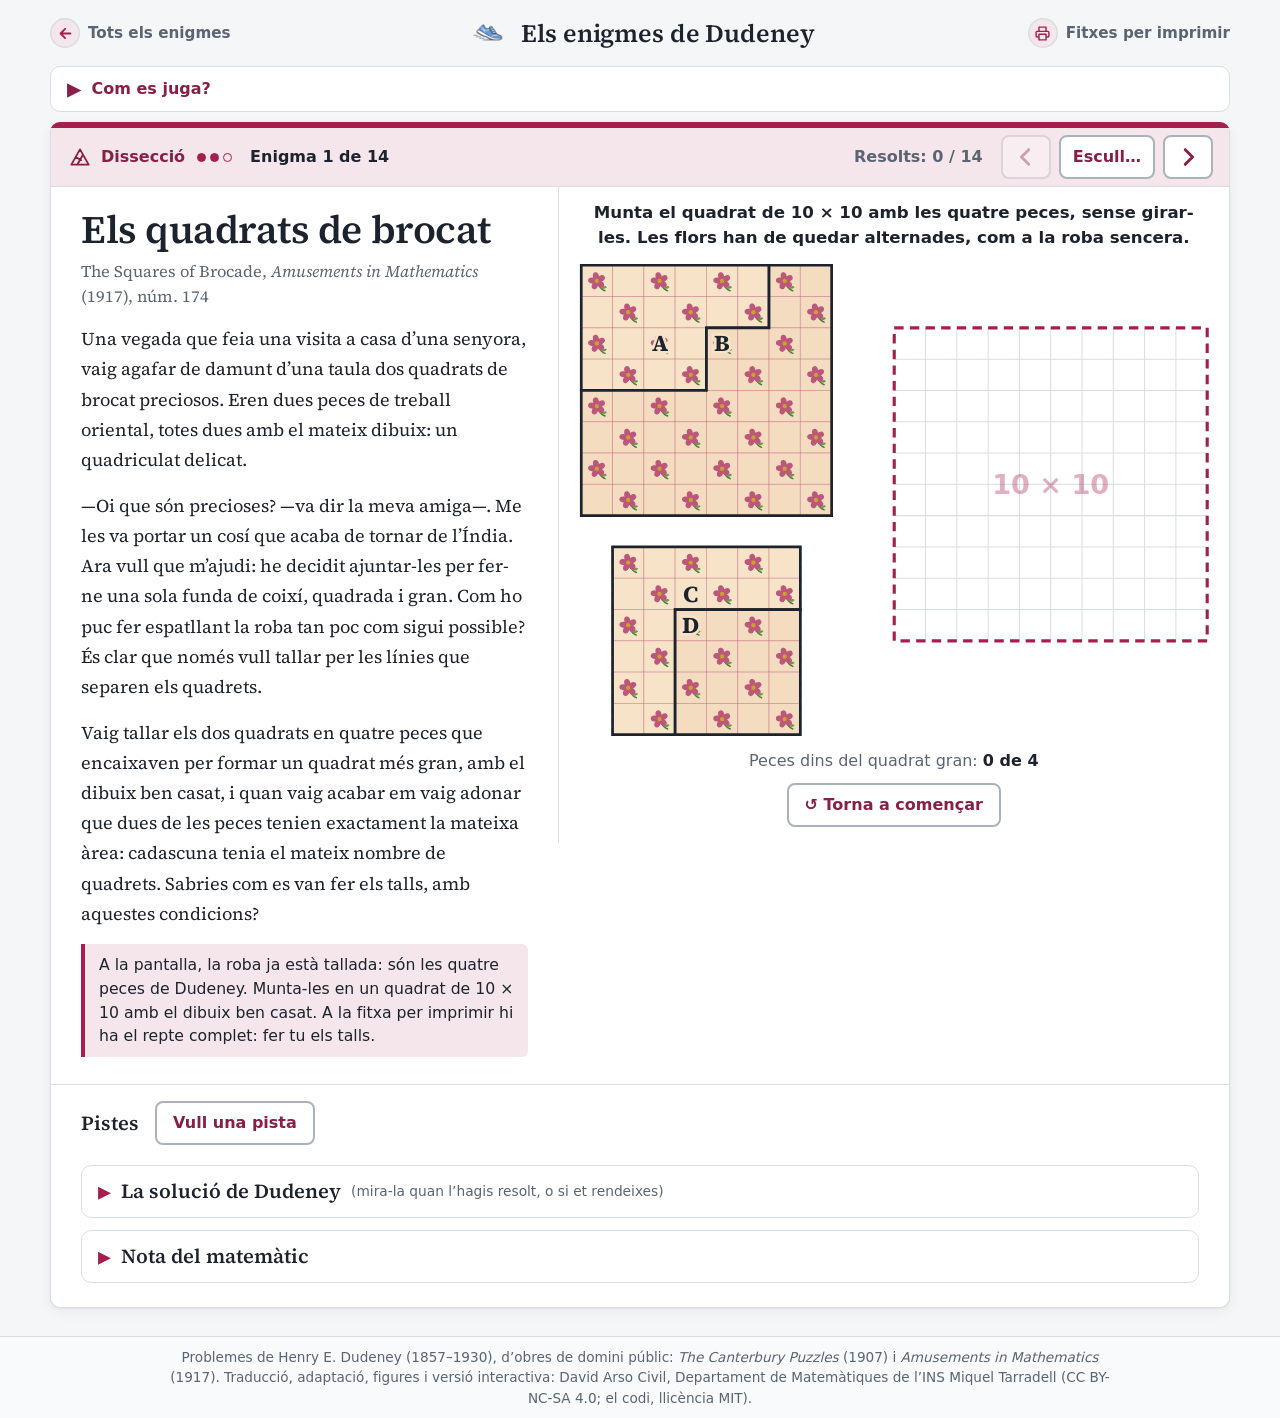
==== enigma.html @ c4d6ae4c "Auto-extract uploaded zip" ====
<!DOCTYPE html>
<html lang="ca">
<head>
    <meta charset="UTF-8">
    <meta name="viewport" content="width=device-width, initial-scale=1.0">
    <meta name="description" content="Un enigma de Henry E. Dudeney per resoldre a la pantalla: arrossega, toca o fes servir el teclat. Amb pistes, la solució de Dudeney i una nota del matemàtic.">
    <title>Els enigmes de Dudeney</title>
    <link rel="icon" href="icon.png">
    <link rel="stylesheet" href="css/fonts.css?v=4b616bd3">
    <link rel="stylesheet" href="css/tokens.css?v=8a20f823">
    <link rel="stylesheet" href="css/dudeney.css?v=924696cb">
    <link rel="stylesheet" href="css/taulers.css?v=a36d3f84">
</head>
<body class="pag-enigma">
    <header class="capcalera">
        <a class="tornar" href="index.html"><span class="icona-enllac" aria-hidden="true"><svg viewBox="0 0 24 24"><path d="M19 12H5.5M11.5 5.5L5 12l6.5 6.5" fill="none" stroke="currentColor" stroke-width="2.6" stroke-linecap="round" stroke-linejoin="round"/></svg></span>Tots els enigmes</a>
        <div class="title-row">
            <a href="https://step-quiz.net/" class="home-icon-link" title="Tornar a l'inici" aria-label="Tornar a l'inici">
                <img src="icon.png" alt="Inici">
            </a>
            <p class="nom-lloc"><a href="index.html">Els enigmes de Dudeney</a></p>
        </div>
        <a class="per-imprimir" href="imprimir/enigmes.html"><span class="icona-enllac" aria-hidden="true"><svg viewBox="0 0 24 24"><path d="M7 9V3h10v6M7 17H4.5A1.5 1.5 0 0 1 3 15.5v-5A1.5 1.5 0 0 1 4.5 9h15a1.5 1.5 0 0 1 1.5 1.5v5a1.5 1.5 0 0 1-1.5 1.5H17M7 13h10v8H7z" fill="none" stroke="currentColor" stroke-width="2" stroke-linejoin="round"/></svg></span>Fitxes per imprimir</a>
    </header>

    <!-- ══════════ COM ES JUGA (plegat) ══════════ -->
    <details class="instruccions" id="instruccions">
        <summary>Com es juga?</summary>
        <div class="instr-cos" id="com-es-juga"></div>
    </details>

    <!-- ══════════ ENIGMA ══════════ -->
    <main class="panel" id="panel">
        <div class="header-info">
            <div class="tipus-enigma"><span class="emblema" id="emblema"></span><span id="nom-tipus"></span><span class="dificultat" id="dificultat"></span></div>
            <div class="level-text"><span id="titol-problema">Enigma</span><span class="ja-resolt" id="ja-resolt" hidden>✓ resolt</span></div>
            <div class="score-text" id="comptador"></div>
            <nav class="nav-problemes" aria-label="Enigmes">
                <button type="button" class="btn-nav" id="btn-anterior" aria-label="Enigma anterior"><svg viewBox="0 0 24 24" aria-hidden="true"><path d="M15 4l-8 8 8 8" fill="none" stroke="currentColor" stroke-width="3.2" stroke-linecap="round" stroke-linejoin="round"/></svg></button>
                <button type="button" class="btn-nav" id="btn-tria">Escull…</button>
                <button type="button" class="btn-nav" id="btn-seguent" aria-label="Enigma següent"><svg viewBox="0 0 24 24" aria-hidden="true"><path d="M9 4l8 8-8 8" fill="none" stroke="currentColor" stroke-width="3.2" stroke-linecap="round" stroke-linejoin="round"/></svg></button>
            </nav>
        </div>

        <div class="enigma">
            <article class="enunciat">
                <h1 id="titol"></h1>
                <p class="original" id="original"></p>
                <div class="text" id="text-enunciat"></div>
            </article>

            <section class="joc" aria-label="Tauler de joc">
                <p class="regla" id="regla"></p>
                <div class="tauler-wrap" id="tauler-wrap"></div>
                <p class="estat-joc" id="estat-joc" aria-live="polite"></p>
                <div class="missatge" id="missatge" aria-live="polite"></div>
                <div class="accions">
                    <button type="button" class="btn-sec" id="btn-desfes">↶ Desfés</button>
                    <button type="button" class="btn-sec" id="btn-reinicia">↺ Torna a començar</button>
                </div>
            </section>
        </div>

        <div class="ajuda">
            <section class="pistes" aria-labelledby="titol-pistes">
                <div class="pistes-cap">
                    <h2 id="titol-pistes">Pistes</h2>
                    <button type="button" class="btn-sec" id="btn-pista">Vull una pista</button>
                </div>
                <ol id="llista-pistes"></ol>
            </section>
            <details class="desplegable solucio" id="solucio">
                <summary>La solució de Dudeney <span class="avis">(mira-la quan l’hagis resolt, o si et rendeixes)</span></summary>
                <div class="cos" id="text-solucio"></div>
            </details>
            <details class="desplegable nota" id="nota">
                <summary>Nota del matemàtic</summary>
                <div class="cos"><div class="text" id="text-nota"></div></div>
            </details>
        </div>
    </main>

    <footer class="peu-llicencia">
        <p>
            Problemes de Henry E. Dudeney (1857–1930), d’obres de domini públic: <cite>The Canterbury Puzzles</cite> (1907) i
            <cite>Amusements in Mathematics</cite> (1917). Traducció, adaptació, figures i versió interactiva: David Arso Civil,
            Departament de Matemàtiques de l’INS Miquel Tarradell (CC BY-NC-SA 4.0; el codi, llicència MIT).
        </p>
    </footer>

    <!-- ══════════ TRIA D'ENIGMA ══════════ -->
    <dialog class="dialeg-tria" id="dialeg-tria" aria-labelledby="tria-titol">
        <h2 id="tria-titol">Escull un enigma</h2>
        <p>Els que ja has resolt tenen un ✓.</p>
        <div class="tria-grups" id="tria-grups"></div>
        <div class="dialeg-peu">
            <button type="button" class="btn-text" id="btn-esborra-progres">Esborra els ✓</button>
            <button type="button" class="btn-sec" id="btn-tanca-tria">Tanca</button>
        </div>
    </dialog>

    <script src="js/comu/comu.js?v=ad0e0a2b" defer></script>
    <script src="js/comu/registre.js?v=2ab01f93" defer></script>
    <script src="js/comu/cerca.js?v=667de718" defer></script>
    <script src="js/comu/fraccio.js?v=8e60dce4" defer></script>
    <script src="js/disseccio/motor.js?v=200cb69a" defer></script>
    <script src="js/fitxes/motor.js?v=6ac05856" defer></script>
    <script src="js/mesures/motor.js?v=00381ed2" defer></script>
    <script src="js/escacs/motor.js?v=8f2335d8" defer></script>
    <script src="js/camins/motor.js?v=4bffaa9f" defer></script>
    <script src="js/quadrats/motor.js?v=240d9b1c" defer></script>
    <script src="js/aritmetica/motor.js?v=be9170a6" defer></script>
    <script src="js/disseccio/problemes.js?v=cd286f31" defer></script>
    <script src="js/fitxes/problemes.js?v=51d2da56" defer></script>
    <script src="js/mesures/problemes.js?v=ce093397" defer></script>
    <script src="js/escacs/problemes.js?v=d3d8882f" defer></script>
    <script src="js/camins/problemes.js?v=60efb8e3" defer></script>
    <script src="js/quadrats/problemes.js?v=ddc264b9" defer></script>
    <script src="js/aritmetica/problemes.js?v=6590eac6" defer></script>
    <script src="js/disseccio/tauler.js?v=71f94063" defer></script>
    <script src="js/fitxes/tauler.js?v=deb78f12" defer></script>
    <script src="js/mesures/tauler.js?v=e3fcabd6" defer></script>
    <script src="js/escacs/tauler.js?v=5f1dfe73" defer></script>
    <script src="js/camins/tauler.js?v=7b11f6ba" defer></script>
    <script src="js/quadrats/tauler.js?v=61bbab9a" defer></script>
    <script src="js/aritmetica/tauler.js?v=9fa76042" defer></script>
    <script src="js/enigma.js?v=2e2cdff7" defer></script>
</body>
</html>
---- css/fonts.css ----
/*
============================================================================
PROJECTE: dudeney (Step Quiz, vanilla JS)
FITXER: css/fonts.css
ROL: La lletra dels títols, dels enunciats i dels nombres dels taulers:
     Source Serif 4 (Adobe, llicència SIL OFL 1.1: fonts/LICENSE-SourceSerif4.md).
     Fitxers locals: el web no demana res a cap altre servidor.
ARQUITECTURA: Una variable (pesos 400–700) per a la rodona i la cursiva 400,
     partides en llatí bàsic i llatí ampliat (unicode-range).
DEPENDÈNCIES: fonts/*.woff2
============================================================================
*/
@font-face {
    font-family: 'Source Serif 4';
    font-style: normal;
    font-weight: 400 700;
    font-display: swap;
    src: url('../fonts/source-serif-4-latin.woff2') format('woff2');
    unicode-range:
        U+0000-00FF, U+0131, U+0152-0153, U+02BB-02BC, U+02C6, U+02DA, U+02DC, U+0304, U+0308, U+0329, U+2000-206F,
        U+20AC, U+2122, U+2191, U+2193, U+2212, U+2215, U+FEFF, U+FFFD;
}
@font-face {
    font-family: 'Source Serif 4';
    font-style: normal;
    font-weight: 400 700;
    font-display: swap;
    src: url('../fonts/source-serif-4-latin-ext.woff2') format('woff2');
    unicode-range:
        U+0100-02BA, U+02BD-02C5, U+02C7-02CC, U+02CE-02D7, U+02DD-02FF, U+0304, U+0308, U+0329, U+1D00-1DBF,
        U+1E00-1E9F, U+1EF2-1EFF, U+2020, U+20A0-20AB, U+20AD-20C0, U+2113, U+2C60-2C7F, U+A720-A7FF;
}
@font-face {
    font-family: 'Source Serif 4';
    font-style: italic;
    font-weight: 400;
    font-display: swap;
    src: url('../fonts/source-serif-4-latin-italic.woff2') format('woff2');
    unicode-range:
        U+0000-00FF, U+0131, U+0152-0153, U+02BB-02BC, U+02C6, U+02DA, U+02DC, U+0304, U+0308, U+0329, U+2000-206F,
        U+20AC, U+2122, U+2191, U+2193, U+2212, U+2215, U+FEFF, U+FFFD;
}
@font-face {
    font-family: 'Source Serif 4';
    font-style: italic;
    font-weight: 400;
    font-display: swap;
    src: url('../fonts/source-serif-4-latin-ext-italic.woff2') format('woff2');
    unicode-range:
        U+0100-02BA, U+02BD-02C5, U+02C7-02CC, U+02CE-02D7, U+02DD-02FF, U+0304, U+0308, U+0329, U+1D00-1DBF,
        U+1E00-1E9F, U+1EF2-1EFF, U+2020, U+20A0-20AB, U+20AD-20C0, U+2113, U+2C60-2C7F, U+A720-A7FF;
}
---- css/tokens.css ----
/*
============================================================================
PROJECTE: dudeney (Step Quiz, vanilla JS)
FITXER: css/tokens.css
ROL: Els colors, les lletres i les mides de tot el web, en mode clar i fosc.
     Cada tipus d'enigma té un color propi (--c-<tipus>); la pàgina posa el del
     seu enigma a --tema amb l'atribut data-tipus (del <body> o d'una placa).
     El color no és mai l'única pista: el que és correcte o incorrecte també es
     diu amb text, amb ✓ / ✗ o amb un traç diferent.
DEPENDÈNCIES: cap. Es carrega abans de css/dudeney.css i css/taulers.css.
============================================================================
*/
:root {
    color-scheme: light dark;

    /* Tinta i paper */
    --tinta: #1d232c;
    --tinta-suau: #5b6472;
    --paper: #f4f6f7;
    --panell: #ffffff;
    --panell-2: #f8fafb;
    --linia: #d9dee3;
    --linia-forta: #aab3bc;

    /* Estats */
    --ok: #1f7a4a;
    --ok-fons: #e5f4eb;
    --ok-vora: #a9d8bc;
    --error: #b42318;
    --error-fons: #fdeceb;
    --error-vora: #f3b8b2;
    --info: #2a4a6b;
    --info-fons: #edf2f7;
    --info-vora: #c5d3e2;

    /* Un color per a cada tipus d'enigma */
    --c-disseccio: #a61e4d;
    --c-fitxes: #2b8a3e;
    --c-mesures: #1864ab;
    --c-escacs: #3b4048;
    --c-camins: #b35c00;
    --c-quadrats: #0b7285;
    --c-aritmetica: #5f3dc4;

    /* El color de l'enigma de la pàgina (el canvia data-tipus) */
    --tema: #3b4048;

    /* Lletres */
    --serif: 'Source Serif 4', 'Iowan Old Style', 'Palatino Linotype', Palatino, Georgia, serif;
    --sans: system-ui, -apple-system, 'Segoe UI', Roboto, Ubuntu, 'Helvetica Neue', Arial, sans-serif;

    /* Escala (1,25) */
    --t-0: 0.8rem;
    --t-1: 1rem;
    --t-2: 1.25rem;
    --t-3: 1.563rem;
    --t-4: 1.953rem;
    --t-5: 2.441rem;
    --t-6: 3.052rem;

    --radi: 10px;
    --radi-petit: 6px;
    --ombra: 0 1px 2px rgba(29, 35, 44, 0.06), 0 4px 14px rgba(29, 35, 44, 0.05);
    --ombra-aixecada: 0 6px 18px rgba(29, 35, 44, 0.22);
}

[data-tipus='disseccio'] {
    --tema: var(--c-disseccio);
}
[data-tipus='fitxes'] {
    --tema: var(--c-fitxes);
}
[data-tipus='mesures'] {
    --tema: var(--c-mesures);
}
[data-tipus='escacs'] {
    --tema: var(--c-escacs);
}
[data-tipus='camins'] {
    --tema: var(--c-camins);
}
[data-tipus='quadrats'] {
    --tema: var(--c-quadrats);
}
[data-tipus='aritmetica'] {
    --tema: var(--c-aritmetica);
}

/* Tints del color del tema, barrejats amb el color del panell (així també van bé en mode fosc).
   Es tornen a calcular a cada element que canvia el tema (les plaques de la portada en porten un). */
:root,
[data-tipus] {
    --tema-clar: color-mix(in srgb, var(--tema) 11%, var(--panell));
    --tema-mig: color-mix(in srgb, var(--tema) 32%, var(--panell));
    --tema-fort: color-mix(in srgb, var(--tema) 78%, var(--tinta));
}

@media (prefers-color-scheme: dark) {
    :root {
        --tinta: #e6e9ed;
        --tinta-suau: #a3acb7;
        --paper: #12161b;
        --panell: #1b2128;
        --panell-2: #20272f;
        --linia: #313a44;
        --linia-forta: #4b5663;

        --ok: #7fd3a2;
        --ok-fons: #15301f;
        --ok-vora: #2a5a3c;
        --error: #ff9b8f;
        --error-fons: #3a1714;
        --error-vora: #6b2a24;
        --info: #b8cde3;
        --info-fons: #1c2836;
        --info-vora: #34485e;

        --c-disseccio: #f0739b;
        --c-fitxes: #69c97f;
        --c-mesures: #74b0ec;
        --c-escacs: #b8c0ca;
        --c-camins: #f0a04b;
        --c-quadrats: #4fc3d4;
        --c-aritmetica: #a991f5;

        --ombra: 0 1px 2px rgba(0, 0, 0, 0.4), 0 4px 14px rgba(0, 0, 0, 0.3);
        --ombra-aixecada: 0 8px 22px rgba(0, 0, 0, 0.55);
    }
    :root,
    [data-tipus] {
        --tema-fort: color-mix(in srgb, var(--tema) 85%, var(--tinta));
    }
}
---- css/dudeney.css ----
/*
============================================================================
PROJECTE: dudeney (Step Quiz, vanilla JS)
FITXER: css/dudeney.css
ROL: L'aspecte comú de totes les pàgines: capçalera, «Com es juga?», el
     panell de l'enigma (enunciat a l'esquerra i tauler a la dreta en pantalles
     amples), missatges, botons, pistes, solució, nota, diàleg «Escull…», peu,
     i la portada (presentació, filtres, capítols i plaques).
ARQUITECTURA: Només fa servir les variables de css/tokens.css. Els taulers de
     cada tipus d'enigma tenen els seus estils a css/taulers.css.
     Família visual de step-quiz (operacions, inaba): capçalera compacta amb la
     sabatilla, panell amb la vora de dalt del color del tema, «Escull…».
DEPENDÈNCIES: css/fonts.css, css/tokens.css
============================================================================
*/
* {
    box-sizing: border-box;
}
html {
    -webkit-text-size-adjust: 100%;
    text-size-adjust: 100%;
}
body {
    margin: 0;
    padding: 0 16px 0 16px;
    font-family: var(--sans);
    font-size: 1rem;
    line-height: 1.5;
    color: var(--tinta);
    background: var(--paper);
    min-height: 100vh;
    min-height: 100dvh;
    display: flex;
    flex-direction: column;
}
button,
a,
[role='button'],
[tabindex] {
    touch-action: manipulation;
}
a {
    color: inherit;
}
:focus-visible {
    outline: 3px solid var(--tema);
    outline-offset: 2px;
    border-radius: 3px;
}
[hidden] {
    display: none !important;
}
.visualment-amagat {
    position: absolute !important;
    width: 1px;
    height: 1px;
    overflow: hidden;
    clip: rect(0 0 0 0);
    white-space: nowrap;
}

/* ══════════════════════════════════════════════
   CAPÇALERA (compacta, com a inaba: tornar · sabatilla + nom · per imprimir)
══════════════════════════════════════════════ */
.capcalera {
    width: 100%;
    max-width: 1180px;
    margin: 0 auto;
    padding: 10px 0 6px 0;
    display: grid;
    grid-template-columns: 1fr auto 1fr;
    grid-template-areas: 'tornar titol imprimir';
    align-items: center;
    gap: 4px 12px;
}
.capcalera .tornar {
    grid-area: tornar;
    justify-self: start;
}
.capcalera .title-row {
    grid-area: titol;
}
.capcalera .per-imprimir {
    grid-area: imprimir;
    justify-self: end;
}
@media (max-width: 760px) {
    .capcalera {
        grid-template-columns: 1fr auto;
        grid-template-areas:
            'tornar imprimir'
            'titol titol';
    }
}
.tornar,
.per-imprimir {
    display: inline-flex;
    align-items: center;
    gap: 8px;
    color: var(--tinta-suau);
    text-decoration: none;
    font-weight: 600;
    font-size: 0.95rem;
}
.tornar:hover,
.per-imprimir:hover {
    color: var(--tema-fort);
    text-decoration: underline;
}
.icona-enllac {
    flex-shrink: 0;
    width: 30px;
    height: 30px;
    display: inline-flex;
    align-items: center;
    justify-content: center;
    border-radius: 50%;
    background: var(--tema-clar);
    color: var(--tema);
    box-shadow: inset 0 0 0 1.5px var(--linia);
    transition:
        transform 0.2s ease,
        background 0.2s,
        color 0.2s;
}
.icona-enllac svg {
    width: 17px;
    height: 17px;
}
@media (hover: hover) {
    .tornar:hover .icona-enllac,
    .per-imprimir:hover .icona-enllac {
        background: var(--tema);
        color: var(--panell);
    }
    .tornar:hover .icona-enllac {
        transform: translateX(-3px);
    }
}
.title-row {
    display: flex;
    align-items: center;
    justify-content: center;
    gap: 10px;
    margin: 0;
}
.home-icon-link {
    display: block;
    width: 46px;
    height: 46px;
    flex-shrink: 0;
    opacity: 0.78;
    transition: opacity 0.2s ease;
}
.home-icon-link:hover {
    opacity: 1;
    animation: home-blink-shake 0.55s ease forwards;
}
.home-icon-link img {
    width: 100%;
    height: 100%;
    object-fit: contain;
}
.nom-lloc {
    margin: 0;
    font-family: var(--serif);
    font-size: var(--t-3);
    font-weight: 600;
    letter-spacing: -0.005em;
    line-height: 1.15;
}
.nom-lloc a {
    text-decoration: none;
}
.nom-lloc a:hover {
    color: var(--tema-fort);
}

/* ══════════════════════════════════════════════
   «COM ES JUGA?» (plegat d'entrada)
══════════════════════════════════════════════ */
.instruccions {
    width: 100%;
    max-width: 1180px;
    margin: 4px auto 10px auto;
    background: var(--panell);
    border: 1px solid var(--linia);
    border-radius: var(--radi);
}
.instruccions > summary {
    cursor: pointer;
    list-style: none;
    display: flex;
    align-items: center;
    gap: 10px;
    min-height: 44px;
    padding: 4px 16px;
    font-weight: 700;
    color: var(--tema-fort);
    border-radius: calc(var(--radi) - 1px);
    transition:
        background 0.15s,
        color 0.15s;
}
.instruccions[open] > summary {
    border-radius: calc(var(--radi) - 1px) calc(var(--radi) - 1px) 0 0;
}
.instruccions > summary::-webkit-details-marker {
    display: none;
}
.instruccions > summary::before {
    content: '▸';
    display: inline-block;
    font-size: 1.8em;
    line-height: 0.8;
    transition: transform 0.2s;
}
.instruccions[open] > summary::before {
    transform: rotate(90deg);
}
@media (hover: hover) {
    .instruccions > summary:hover {
        background: var(--tema-clar);
    }
    .instruccions:has(> summary:hover) {
        border-color: var(--tema);
    }
}
.instr-cos {
    padding: 0 20px 16px 20px;
}
.instr-cos ul {
    margin: 4px 0 0 0;
    padding-left: 1.2em;
}
.instr-cos li + li {
    margin-top: 4px;
}
.instr-cos .tecles {
    margin: 10px 0 0 0;
    color: var(--tinta-suau);
    font-size: 0.92rem;
}
kbd {
    display: inline-block;
    min-width: 1.6em;
    padding: 0 5px;
    border: 1px solid var(--linia-forta);
    border-bottom-width: 2px;
    border-radius: 4px;
    background: var(--panell-2);
    font-family: var(--sans);
    font-size: 0.85em;
    text-align: center;
}

/* ══════════════════════════════════════════════
   PANELL DE L'ENIGMA
══════════════════════════════════════════════ */
.panel {
    width: 100%;
    max-width: 1180px;
    margin: 0 auto;
    background: var(--panell);
    border: 1px solid var(--linia);
    border-top: 6px solid var(--tema);
    border-radius: var(--radi);
    box-shadow: var(--ombra);
}
.header-info {
    display: flex;
    flex-wrap: wrap;
    align-items: center;
    gap: 6px 18px;
    padding: 7px 16px;
    background: var(--tema-clar);
    border-bottom: 1px solid var(--linia);
    font-weight: 700;
}
.tipus-enigma {
    display: inline-flex;
    align-items: center;
    gap: 8px;
    color: var(--tema-fort);
}
.emblema {
    display: inline-flex;
    width: 26px;
    height: 26px;
}
.emblema svg {
    width: 100%;
    height: 100%;
}
.dificultat {
    display: inline-flex;
    gap: 4px;
    margin-left: 4px;
}
.dificultat i {
    width: 9px;
    height: 9px;
    border-radius: 50%;
    border: 1.5px solid var(--tema);
}
.dificultat i.ple {
    background: var(--tema);
}
.level-text {
    color: var(--tinta);
}
.ja-resolt {
    display: inline-block;
    margin-left: 8px;
    padding: 1px 9px;
    border-radius: 99px;
    background: var(--ok-fons);
    color: var(--ok);
    font-size: 0.82em;
    vertical-align: middle;
}
.score-text {
    margin-left: auto;
    color: var(--tinta-suau);
    font-variant-numeric: tabular-nums;
}
.nav-problemes {
    display: flex;
    gap: 8px;
}

/* ---- Botons ---- */
.btn-principal,
.btn-sec,
.btn-nav {
    font: inherit;
    font-weight: 700;
    border-radius: 8px;
    cursor: pointer;
    min-height: 44px;
}
.btn-principal {
    background: var(--tema);
    color: var(--panell);
    border: none;
    padding: 10px 24px;
    box-shadow: 0 3px 10px rgba(0, 0, 0, 0.12);
}
.btn-sec {
    white-space: nowrap;
    background: var(--panell);
    color: var(--tema-fort);
    border: 2px solid var(--linia-forta);
    padding: 7px 16px;
}
.btn-sec:disabled {
    opacity: 0.4;
    cursor: default;
}
.btn-nav {
    display: inline-flex;
    align-items: center;
    justify-content: center;
    background: var(--panell);
    color: var(--tema-fort);
    border: 2px solid var(--linia-forta);
    min-width: 48px;
    padding: 4px 12px;
}
.btn-nav svg {
    display: block;
    width: 22px;
    height: 22px;
}
.btn-nav:disabled {
    opacity: 0.35;
    cursor: default;
}
@media (hover: hover) {
    .btn-principal:hover {
        filter: brightness(1.08);
    }
    .btn-sec:not(:disabled):hover,
    .btn-nav:not(:disabled):hover {
        border-color: var(--tema);
        background: var(--tema-clar);
    }
}
.btn-text {
    font: inherit;
    font-size: 0.88rem;
    background: none;
    border: none;
    color: var(--tinta-suau);
    text-decoration: underline;
    cursor: pointer;
    padding: 8px 0;
}

/* ---- Enunciat i tauler ---- */
.enigma {
    display: grid;
    grid-template-columns: minmax(0, 1fr);
}
.enunciat {
    padding: 18px 24px 8px 24px;
}
.enunciat h1 {
    margin: 0;
    font-family: var(--serif);
    font-size: var(--t-5);
    font-weight: 600;
    line-height: 1.08;
    letter-spacing: -0.012em;
    text-wrap: balance;
}
.original {
    margin: 8px 0 16px 0;
    font-family: var(--serif);
    color: var(--tinta-suau);
    font-size: 1.02rem;
}
.original cite {
    font-style: italic;
}
.text {
    font-family: var(--serif);
    font-size: 1.125rem;
    line-height: 1.68;
    max-width: 64ch;
    hyphens: auto;
}
.text p {
    margin: 0 0 0.85em 0;
}
.text .dialeg {
    margin-left: 0;
}
.text figure {
    margin: 14px 0 18px 0;
}
.text figcaption {
    font-family: var(--sans);
    font-size: 0.88rem;
    color: var(--tinta-suau);
    margin-top: 4px;
}
.text .pantalla {
    /* el que canvia a la pantalla respecte del llibre (p. ex. les peces ja tallades) */
    font-family: var(--sans);
    font-size: 0.98rem;
    line-height: 1.5;
    padding: 9px 14px;
    border-left: 4px solid var(--tema);
    background: var(--tema-clar);
    border-radius: 0 var(--radi-petit) var(--radi-petit) 0;
}
.joc {
    padding: 12px 16px 16px 16px;
    border-top: 1px solid var(--linia);
    min-width: 0;
}
@media (min-width: 980px) {
    .enigma {
        grid-template-columns: minmax(0, 0.86fr) minmax(0, 1.14fr);
    }
    .joc {
        border-top: none;
        border-left: 1px solid var(--linia);
        position: sticky;
        top: 8px;
        align-self: start;
    }
    .enunciat {
        padding: 22px 30px 14px 30px;
    }
}
.regla {
    margin: 2px 0 8px 0;
    text-align: center;
    font-weight: 650;
    font-size: 1.04rem;
    color: var(--tinta);
    text-wrap: balance;
}
.tauler-wrap {
    display: flex;
    flex-direction: column;
    align-items: center;
    min-width: 0;
}
.estat-joc {
    margin: 8px 0 0 0;
    min-height: 1.5em;
    display: flex;
    flex-wrap: wrap;
    justify-content: center;
    gap: 2px 22px;
    text-align: center;
    color: var(--tinta-suau);
    font-variant-numeric: tabular-nums;
}
.estat-joc b {
    color: var(--tinta);
}
.accions {
    display: flex;
    flex-wrap: wrap;
    justify-content: center;
    gap: 10px;
    padding-top: 10px;
}

/* ---- Missatges (error / encert / informació) ---- */
.missatge {
    margin: 10px auto 2px auto;
    padding: 10px 16px;
    max-width: 560px;
    text-align: center;
    border-radius: var(--radi);
    font-weight: 600;
    line-height: 1.45;
    animation: apareix 0.25s ease-out;
}
.missatge:empty {
    display: none;
}
.missatge ul {
    list-style: none;
    margin: 6px 0 0 0;
    padding: 0;
    font-weight: 500;
}
.missatge li + li {
    margin-top: 2px;
}
.missatge .btn-principal {
    margin-top: 12px;
}
.missatge.error {
    color: var(--error);
    background: var(--error-fons);
    border: 1px solid var(--error-vora);
}
.missatge.ok {
    color: var(--ok);
    background: var(--ok-fons);
    border: 1px solid var(--ok-vora);
}
.missatge.info {
    color: var(--info);
    background: var(--info-fons);
    border: 1px solid var(--info-vora);
}
.missatge-titol {
    font-size: 1.05rem;
}

/* ---- Pistes, solució i nota ---- */
.ajuda {
    border-top: 1px solid var(--linia);
    padding: 14px 24px 20px 24px;
    display: grid;
    gap: 12px;
}
@media (min-width: 980px) {
    .ajuda {
        padding: 16px 30px 24px 30px;
    }
}
.pistes h2,
.desplegable > summary {
    font-family: var(--serif);
    font-size: var(--t-2);
    font-weight: 600;
    margin: 0;
}
.pistes {
    display: grid;
    gap: 8px;
}
.pistes-cap {
    display: flex;
    flex-wrap: wrap;
    align-items: center;
    gap: 8px 16px;
}
.pistes ol {
    margin: 0;
    padding: 0;
    list-style: none;
    display: grid;
    gap: 8px;
    counter-reset: pista;
}
.pistes li {
    counter-increment: pista;
    position: relative;
    padding: 8px 14px 8px 46px;
    background: var(--panell-2);
    border: 1px solid var(--linia);
    border-radius: var(--radi-petit);
    font-family: var(--serif);
    font-size: 1.06rem;
    line-height: 1.55;
    max-width: 78ch;
    animation: apareix 0.25s ease-out;
}
.pistes li::before {
    content: counter(pista);
    position: absolute;
    left: 12px;
    top: 9px;
    width: 24px;
    height: 24px;
    border-radius: 50%;
    background: var(--tema);
    color: var(--panell);
    font-family: var(--sans);
    font-size: 0.85rem;
    font-weight: 700;
    display: grid;
    place-items: center;
}
.desplegable {
    border: 1px solid var(--linia);
    border-radius: var(--radi);
    background: var(--panell);
}
.desplegable > summary {
    cursor: pointer;
    list-style: none;
    display: flex;
    align-items: center;
    gap: 10px;
    min-height: 48px;
    padding: 6px 16px;
    border-radius: calc(var(--radi) - 1px);
}
.desplegable > summary::-webkit-details-marker {
    display: none;
}
.desplegable > summary::before {
    content: '▸';
    font-family: var(--sans);
    color: var(--tema);
    font-size: 1.3em;
    transition: transform 0.2s;
}
.desplegable[open] > summary::before {
    transform: rotate(90deg);
}
.desplegable > summary {
    flex-wrap: wrap;
}
.desplegable > summary .avis {
    font-family: var(--sans);
    font-size: 0.86rem;
    font-weight: 500;
    color: var(--tinta-suau);
}
@media (hover: hover) {
    .desplegable > summary:hover {
        background: var(--tema-clar);
    }
}
.desplegable .cos {
    padding: 2px 20px 16px 20px;
}
.desplegable .cos .text {
    max-width: 72ch;
}
.desplegable .cos figure {
    margin: 12px 0 14px 0;
    display: flex;
    flex-direction: column;
    align-items: center;
}
.desplegable .cos figcaption {
    text-align: center;
}
.reproduccio {
    display: flex;
    flex-wrap: wrap;
    align-items: center;
    gap: 10px;
    margin: 6px 0 12px 0;
}
.nota .text h3 {
    font-family: var(--serif);
    font-size: 1.08rem;
    margin: 1em 0 0.3em 0;
}
.fonts-nota {
    font-family: var(--sans);
    font-size: 0.86rem;
    color: var(--tinta-suau);
    border-top: 1px solid var(--linia);
    padding-top: 8px;
    margin-top: 12px;
}
.fonts-nota ul {
    margin: 4px 0 0 0;
    padding-left: 1.2em;
}

/* ---- Repte extra (una pregunta amb un nombre) ---- */
.extra {
    margin: 12px auto 0 auto;
    max-width: 560px;
    padding: 12px 16px;
    border: 1.5px dashed var(--tema);
    border-radius: var(--radi);
    background: var(--tema-clar);
    text-align: center;
}
.extra p {
    margin: 0 0 8px 0;
    font-family: var(--serif);
    font-size: 1.05rem;
}
.extra form {
    display: inline-flex;
    flex-wrap: wrap;
    justify-content: center;
    gap: 8px;
}
.extra input {
    font: inherit;
    font-size: 1.1rem;
    width: 7.5em;
    min-height: 44px;
    padding: 4px 10px;
    border: 2px solid var(--linia-forta);
    border-radius: 8px;
    background: var(--panell);
    color: var(--tinta);
    text-align: center;
}
.extra .resposta-extra {
    margin: 8px 0 0 0;
    font-family: var(--sans);
    font-size: 0.95rem;
    font-weight: 600;
}
.extra .resposta-extra.be {
    color: var(--ok);
}
.extra .resposta-extra.malament {
    color: var(--error);
}

/* ---- Notes de les unitats antigues («quart», «lliura»…) ---- */
.unitat {
    font: inherit;
    color: inherit;
    background: none;
    border: none;
    padding: 0;
    margin: 0;
    cursor: help;
    text-decoration: underline dotted var(--tema);
    text-decoration-thickness: 2px;
    text-underline-offset: 3px;
    position: relative;
}
.bombolla {
    position: absolute;
    z-index: 30;
    left: 50%;
    bottom: calc(100% + 8px);
    transform: translateX(-50%);
    width: max-content;
    max-width: min(260px, 80vw);
    padding: 7px 11px;
    border-radius: 8px;
    background: var(--tinta);
    color: var(--panell);
    font-family: var(--sans);
    font-size: 0.86rem;
    font-weight: 500;
    line-height: 1.35;
    text-align: center;
    box-shadow: var(--ombra-aixecada);
    pointer-events: none;
    animation: apareix 0.15s ease-out;
}
.bombolla::after {
    content: '';
    position: absolute;
    left: 50%;
    top: 100%;
    transform: translateX(-50%);
    border: 6px solid transparent;
    border-top-color: var(--tinta);
}

/* ══════════════════════════════════════════════
   DIÀLEG «ESCULL UN ENIGMA»
══════════════════════════════════════════════ */
.dialeg-tria {
    border: none;
    border-radius: 14px;
    padding: 18px 20px;
    width: min(560px, calc(100vw - 24px));
    max-height: calc(100dvh - 32px);
    background: var(--panell);
    color: var(--tinta);
    box-shadow: 0 20px 50px rgba(0, 0, 0, 0.35);
}
.dialeg-tria::backdrop {
    background: rgba(18, 22, 27, 0.5);
}
.dialeg-tria h2 {
    margin: 0 0 4px 0;
    font-family: var(--serif);
    font-size: var(--t-3);
    font-weight: 600;
}
.dialeg-tria > p {
    margin: 0 0 12px 0;
    color: var(--tinta-suau);
    font-size: 0.92rem;
}
.tria-grups {
    display: grid;
    gap: 10px;
}
.tria-grup h3 {
    display: flex;
    align-items: center;
    gap: 8px;
    margin: 0 0 6px 0;
    font-size: 0.92rem;
    color: var(--tema-fort);
}
.tria-grup h3 .emblema {
    width: 20px;
    height: 20px;
}
.tria-grup .opcions {
    display: grid;
    grid-template-columns: 1fr 1fr;
    gap: 8px;
}
.tria-grup button {
    position: relative;
    font: inherit;
    text-align: left;
    min-height: 44px;
    padding: 6px 28px 6px 12px;
    border-radius: 8px;
    border: 2px solid var(--linia);
    background: var(--panell);
    color: var(--tinta);
    cursor: pointer;
    font-family: var(--serif);
    font-size: 1rem;
    line-height: 1.2;
}
.tria-grup button.fet::after {
    content: '✓';
    position: absolute;
    right: 9px;
    top: 50%;
    transform: translateY(-50%);
    color: var(--ok);
    font-family: var(--sans);
    font-weight: 700;
}
.tria-grup button.actual {
    border-color: var(--tema);
    box-shadow: 0 0 0 2px var(--tema);
}
@media (hover: hover) {
    .tria-grup button:hover {
        border-color: var(--tema);
        background: var(--tema-clar);
    }
}
@media (max-width: 460px) {
    .tria-grup .opcions {
        grid-template-columns: 1fr;
    }
}
.dialeg-peu {
    display: flex;
    justify-content: space-between;
    align-items: center;
    flex-wrap: wrap;
    gap: 10px;
    margin-top: 14px;
}

/* ══════════════════════════════════════════════
   PEU
══════════════════════════════════════════════ */
.peu-llicencia {
    margin: 22px -16px 0 -16px;
    margin-top: auto;
    padding: 10px 16px;
    background: var(--panell-2);
    border-top: 1px solid var(--linia);
    text-align: center;
    font-size: 0.85rem;
    color: var(--tinta-suau);
}
.peu-llicencia p {
    max-width: 960px;
    margin: 0 auto;
}
.peu-llicencia cite {
    font-style: italic;
}
main + .peu-llicencia,
.portada + .peu-llicencia {
    margin-top: 28px;
}

/* ══════════════════════════════════════════════
   PORTADA
══════════════════════════════════════════════ */
.portada {
    width: 100%;
    max-width: 1180px;
    margin: 0 auto;
}
.presentacio {
    display: grid;
    grid-template-columns: minmax(0, 1fr);
    gap: 22px;
    align-items: center;
    padding: 18px 0 26px 0;
}
@media (min-width: 900px) {
    .presentacio {
        grid-template-columns: minmax(0, 1.05fr) minmax(0, 0.95fr);
        gap: 40px;
        padding: 30px 0 36px 0;
    }
}
.presentacio h1 {
    margin: 0;
    font-family: var(--serif);
    font-weight: 600;
    font-size: clamp(2.4rem, 6vw, 4.1rem);
    line-height: 1.02;
    letter-spacing: -0.02em;
}
.presentacio .entrada {
    margin: 16px 0 0 0;
    font-family: var(--serif);
    font-size: clamp(1.12rem, 2vw, 1.3rem);
    line-height: 1.55;
    color: var(--tinta-suau);
    max-width: 36em;
}
.presentacio .mostra {
    margin: 12px 0 0 0;
    font-size: 0.95rem;
    color: var(--tinta-suau);
}
.repte {
    position: relative;
    margin: 0;
    padding: 18px 20px 20px 20px;
    background: var(--panell);
    border: 1px solid var(--linia);
    border-radius: 14px;
    box-shadow: var(--ombra);
}
.repte svg {
    display: block;
    width: 100%;
    height: auto;
}
.repte figcaption {
    margin-top: 6px;
    font-family: var(--serif);
    font-size: 1.12rem;
    line-height: 1.45;
}
.repte figcaption em {
    color: var(--tinta-suau);
}
.repte .btn-principal {
    display: inline-block;
    margin-top: 12px;
    text-decoration: none;
}

/* ---- Filtres ---- */
.filtres {
    display: grid;
    gap: 8px;
    padding: 14px 0 6px 0;
    border-top: 1px solid var(--linia);
}
.filtre {
    display: flex;
    flex-wrap: wrap;
    align-items: center;
    gap: 8px;
}
.filtre-nom {
    font-weight: 700;
    font-size: 0.92rem;
    color: var(--tinta-suau);
    min-width: 5.5em;
}
.xip {
    display: inline-flex;
    align-items: center;
    gap: 7px;
    min-height: 40px;
    padding: 4px 14px 4px 10px;
    border-radius: 99px;
    border: 1.5px solid var(--linia-forta);
    background: var(--panell);
    color: var(--tinta);
    font: inherit;
    font-size: 0.95rem;
    font-weight: 600;
    cursor: pointer;
}
.xip .emblema {
    width: 20px;
    height: 20px;
}
.xip[aria-pressed='true'] {
    border-color: var(--tema);
    background: var(--tema);
    color: var(--panell);
}
.xip[aria-pressed='true'] .emblema {
    filter: brightness(0) invert(1);
}
@media (prefers-color-scheme: dark) {
    .xip[aria-pressed='true'] .emblema {
        filter: brightness(0);
    }
}
@media (hover: hover) {
    .xip[aria-pressed='false']:hover {
        border-color: var(--tema);
        background: var(--tema-clar);
    }
}
.xip .punts {
    display: inline-flex;
    gap: 3px;
}
.xip .punts i {
    width: 8px;
    height: 8px;
    border-radius: 50%;
    border: 1.5px solid currentColor;
}
.xip .punts i.ple {
    background: currentColor;
}
.resum-filtre {
    margin: 4px 0 0 0;
    color: var(--tinta-suau);
    font-size: 0.92rem;
    min-height: 1.4em;
}

/* ---- Capítols (un per tipus) i plaques ---- */
.capitols {
    display: grid;
    grid-template-columns: minmax(0, 1fr);
    gap: 34px 40px;
    padding: 12px 0 0 0;
}
@media (min-width: 1100px) {
    .capitols {
        grid-template-columns: repeat(2, minmax(0, 1fr));
    }
}
.capitol {
    min-width: 0;
}
.capitol-cap .emblema {
    color: var(--tema);
}
.capitol-cap {
    display: flex;
    align-items: center;
    gap: 12px;
    margin-bottom: 4px;
}
.capitol-cap .emblema {
    width: 38px;
    height: 38px;
}
.capitol h2 {
    margin: 0;
    font-family: var(--serif);
    font-size: var(--t-4);
    font-weight: 600;
    letter-spacing: -0.01em;
    color: var(--tema-fort);
}
.capitol .descripcio {
    margin: 0 0 14px 50px;
    color: var(--tinta-suau);
    max-width: 60ch;
}
@media (max-width: 560px) {
    .capitol .descripcio {
        margin-left: 0;
    }
}
.plaques {
    display: grid;
    grid-template-columns: minmax(0, 1fr);
    gap: 18px;
}
@media (min-width: 560px) {
    .plaques {
        grid-template-columns: repeat(2, minmax(0, 1fr));
    }
}
.placa {
    position: relative;
    display: grid;
    grid-template-rows: auto 1fr;
    text-decoration: none;
    color: var(--tinta);
    background: var(--panell);
    border: 1px solid var(--linia);
    border-radius: 12px;
    overflow: hidden;
    transition:
        transform 0.18s ease,
        box-shadow 0.18s ease,
        border-color 0.18s;
}
.placa .gravat {
    position: relative;
    display: grid;
    place-items: center;
    height: 168px;
    background: var(--tema-clar);
    border-bottom: 1px solid var(--linia);
    padding: 14px 18px;
}
.placa .gravat > svg {
    width: 100%;
    height: 138px;
}
.placa .gravat .dificultat {
    position: absolute;
    left: 10px;
    top: 10px;
    margin: 0;
    padding: 4px 7px;
    border-radius: 99px;
    background: var(--panell);
    box-shadow: 0 0 0 1px var(--linia);
}
.placa .peu-placa {
    display: grid;
    gap: 4px;
    padding: 12px 16px 14px 16px;
}
.placa h3 {
    margin: 0;
    font-family: var(--serif);
    font-size: 1.32rem;
    font-weight: 600;
    line-height: 1.2;
}
.placa .titol-original {
    margin: 0;
    font-family: var(--serif);
    font-style: italic;
    color: var(--tinta-suau);
}
.placa h3 {
    text-wrap: balance;
}
.placa .meta {
    margin-top: 6px;
    font-size: 0.86rem;
    color: var(--tinta-suau);
}
.placa .resolt {
    position: absolute;
    top: 10px;
    right: 10px;
    padding: 2px 10px;
    border-radius: 99px;
    background: var(--ok-fons);
    color: var(--ok);
    border: 1px solid var(--ok-vora);
    font-size: 0.82rem;
    font-weight: 700;
}
@media (hover: hover) {
    .placa:hover {
        transform: translateY(-2px);
        box-shadow: var(--ombra);
        border-color: var(--tema);
    }
}
.placa:focus-visible {
    outline-offset: 3px;
}

/* ---- Sobre Dudeney i fitxes per imprimir ---- */
.sobre {
    display: grid;
    gap: 18px;
    margin: 40px 0 0 0;
}
@media (min-width: 900px) {
    .sobre {
        grid-template-columns: minmax(0, 1.4fr) minmax(0, 1fr);
    }
}
.sobre section {
    padding: 18px 22px;
    background: var(--panell);
    border: 1px solid var(--linia);
    border-left: 5px solid var(--tinta);
    border-radius: var(--radi);
}
.sobre h2 {
    margin: 0 0 8px 0;
    font-family: var(--serif);
    font-size: var(--t-3);
    font-weight: 600;
}
.sobre p {
    margin: 0 0 10px 0;
    font-family: var(--serif);
    font-size: 1.06rem;
    line-height: 1.6;
}
.sobre ul.fitxes {
    margin: 0;
    padding: 0;
    list-style: none;
    display: grid;
    gap: 8px;
}
.sobre ul.fitxes a {
    display: inline-flex;
    align-items: center;
    gap: 8px;
    font-weight: 600;
}

/* ══════════════════════════════════════════════
   PANTALLES ESTRETES I BAIXES
══════════════════════════════════════════════ */
@media (max-width: 600px) {
    body {
        padding: 0 10px;
    }
    .peu-llicencia {
        margin-left: -10px;
        margin-right: -10px;
    }
    .home-icon-link {
        width: 40px;
        height: 40px;
    }
    .nom-lloc {
        font-size: var(--t-2);
    }
    .enunciat {
        padding: 14px 14px 4px 14px;
    }
    .enunciat h1 {
        font-size: var(--t-4);
    }
    .text {
        font-size: 1.06rem;
    }
    .joc {
        padding: 10px 8px 14px 8px;
    }
    .ajuda {
        padding: 12px 12px 16px 12px;
    }
    .header-info {
        padding: 6px 10px;
        gap: 4px 12px;
    }
    .score-text {
        margin-left: 0;
    }
    .desplegable .cos {
        padding: 2px 12px 14px 12px;
    }
    .desplegable > summary .avis {
        flex-basis: 100%;
        padding-left: 28px;
        margin-top: -6px;
    }
}
@media (orientation: landscape) and (max-height: 820px) {
    .capcalera {
        padding: 6px 0 2px 0;
    }
    .home-icon-link {
        width: 36px;
        height: 36px;
    }
    .nom-lloc {
        font-size: var(--t-2);
    }
    .icona-enllac {
        width: 26px;
        height: 26px;
    }
    .icona-enllac svg {
        width: 15px;
        height: 15px;
    }
    .instruccions {
        margin: 2px auto 8px auto;
    }
    .instruccions > summary {
        min-height: 38px;
        padding: 2px 14px;
    }
    .header-info {
        padding: 4px 14px;
    }
    .btn-nav {
        min-height: 40px;
    }
}

/* ══════════════════════════════════════════════
   ANIMACIONS
══════════════════════════════════════════════ */
@keyframes apareix {
    from {
        opacity: 0;
        transform: translateY(-4px);
    }
    to {
        opacity: 1;
        transform: none;
    }
}
@keyframes sacseja {
    0%,
    100% {
        transform: translateX(0);
    }
    25% {
        transform: translateX(-6px);
    }
    75% {
        transform: translateX(6px);
    }
}
@keyframes home-blink-shake {
    0% {
        transform: scale(1) rotate(0deg);
        opacity: 1;
    }
    15% {
        transform: scale(1.15) rotate(-8deg);
        opacity: 0.3;
    }
    30% {
        transform: scale(1.15) rotate(8deg);
        opacity: 1;
    }
    45% {
        transform: scale(1.1) rotate(-5deg);
        opacity: 0.3;
    }
    60% {
        transform: scale(1.1) rotate(5deg);
        opacity: 1;
    }
    80% {
        transform: scale(1.05) rotate(-2deg);
        opacity: 0.7;
    }
    100% {
        transform: scale(1) rotate(0deg);
        opacity: 1;
    }
}
.sacseja {
    animation: sacseja 0.32s ease 2;
}
@media (prefers-reduced-motion: reduce) {
    *,
    *::before,
    *::after {
        animation-duration: 0.01ms !important;
        animation-iteration-count: 1 !important;
        transition-duration: 0.01ms !important;
        scroll-behavior: auto !important;
    }
}

/* ══════════════════════════════════════════════
   PORTADA: barra de dalt, il·lustració del repte i gravats de les plaques
══════════════════════════════════════════════ */
.barra-portada {
    width: 100%;
    max-width: 1180px;
    margin: 0 auto;
    padding: 10px 0 0 0;
    display: flex;
    justify-content: space-between;
    align-items: center;
}
.repte .tela-portada {
    fill: color-mix(in srgb, var(--c-disseccio) 30%, var(--panell));
    stroke: var(--tinta);
    stroke-width: 2.5;
    stroke-linejoin: round;
}
.repte .fil-portada {
    stroke: rgba(0, 0, 0, 0.1);
    stroke-width: 1.2;
}
.repte .tisores {
    fill: none;
    stroke: var(--tinta);
    stroke-width: 2.2;
    stroke-linecap: round;
}
.repte .fletxa-portada {
    fill: none;
    stroke: var(--tinta-suau);
    stroke-width: 2;
    marker-end: none;
}
.repte .quadrat-portada {
    fill: color-mix(in srgb, var(--c-disseccio) 6%, var(--panell));
    stroke: var(--c-disseccio);
    stroke-width: 3;
    stroke-dasharray: 10 7;
    animation: dibuixa-quadrat 1.6s ease-out 0.3s both;
}
@keyframes dibuixa-quadrat {
    from {
        stroke-dashoffset: 300;
        opacity: 0;
    }
    to {
        stroke-dashoffset: 0;
        opacity: 1;
    }
}
.repte .interrogant {
    font: 600 64px var(--serif);
    fill: var(--c-disseccio);
    text-anchor: middle;
    dominant-baseline: central;
}
.repte .peu-dibuix {
    font: 500 13px var(--sans);
    fill: var(--tinta-suau);
    text-anchor: middle;
}
.placa .gravat > svg {
    filter: grayscale(1) contrast(1.06);
    mix-blend-mode: multiply;
    opacity: 0.92;
}
@media (prefers-color-scheme: dark) {
    .placa .gravat > svg {
        filter: grayscale(1) invert(1) contrast(1.05);
        mix-blend-mode: screen;
    }
}
.gravat .gr-ratlla {
    fill: none;
    stroke: var(--tinta);
    stroke-width: 3;
}
.gravat .gr-xifra {
    font: 700 30px var(--serif);
    fill: var(--tinta);
    text-anchor: middle;
    dominant-baseline: central;
}
.gravat .gr-xifra.petita {
    font-size: 26px;
    fill: var(--tinta-suau);
}
.gravat .gr-carta {
    fill: #fff;
    stroke: var(--tinta);
    stroke-width: 2;
}
.gravat .gr-lletra {
    font: 700 13px var(--serif);
    fill: var(--tinta);
    text-anchor: middle;
}
.gravat .gr-pal {
    font: 26px var(--serif);
    fill: var(--tinta);
    text-anchor: middle;
    dominant-baseline: central;
}
.nota-font {
    font-size: 0.95rem !important;
    color: var(--tinta-suau);
}
---- css/taulers.css ----
/*
============================================================================
PROJECTE: dudeney (Step Quiz, vanilla JS)
FITXER: css/taulers.css
ROL: L'aspecte dels taulers de joc (SVG i HTML) de cada tipus d'enigma, i de
     les figures de l'enunciat i de la solució, que en són la versió quieta.
ARQUITECTURA: Una secció per tauler, en l'ordre dels tipus. Els colors surten
     de css/tokens.css (--tema és el color del tipus); els objectes (formatges,
     granotes, vi, cartes…) tenen colors propis definits aquí, per als dos modes.
     La versió per imprimir (css/imprimir.css) ho torna tot blanc i negre.
DEPENDÈNCIES: css/tokens.css
============================================================================
*/
:root {
    --fusta: #e3c49d;
    --fusta-vora: #8a6440;
    --formatge: #f4c95d;
    --formatge-clar: #fbe6a8;
    --formatge-vora: #ad7a1b;
    --formatge-text: #6b4a10;
    --granota: #5ba862;
    --granota-vora: #22542a;
    --vi: #8c1c3d;
    --vi-clar: #c2416a;
    --aigua: #8ec5e8;
    --vidre: #f3f7fa;
    --vermell-carta: #c62f3b;
}
@media (prefers-color-scheme: dark) {
    :root {
        --fusta: #6e5438;
        --fusta-vora: #c09a6e;
        --formatge: #e9bb4c;
        --formatge-clar: #f6d98a;
        --formatge-vora: #8f6214;
        --formatge-text: #4d340a;
        --granota: #4f9c57;
        --granota-vora: #183c1d;
        --vi: #d0466f;
        --vi-clar: #ec7ea0;
        --aigua: #3c7fae;
        --vidre: #25303a;
        --vermell-carta: #ff7b84;
    }
}

/* ══════════════════════════════════════════════
   COMÚ A TOTS ELS TAULERS
══════════════════════════════════════════════ */
.tauler {
    width: 100%;
    display: flex;
    flex-direction: column;
    align-items: center;
    gap: 10px;
}
.tauler-svg {
    display: block;
    width: 100%;
    height: auto;
    overflow: visible;
    user-select: none;
    -webkit-user-select: none;
    -webkit-tap-highlight-color: transparent;
}
.tauler-svg text {
    pointer-events: none;
}
.tauler [tabindex]:focus {
    outline: none;
}
.boto-extra {
    margin: 12px 0 0 8px;
}
.eines-tauler {
    display: flex;
    flex-wrap: wrap;
    justify-content: center;
    gap: 8px;
}
.figura-estatica {
    display: block;
    width: 100%;
    height: auto;
    max-width: 520px;
}
@keyframes batec {
    0%,
    100% {
        opacity: 1;
    }
    50% {
        opacity: 0.45;
    }
}
@keyframes encaixa {
    0% {
        transform: scale(1);
    }
    40% {
        transform: scale(1.04);
    }
    100% {
        transform: scale(1);
    }
}

/* ══════════════════════════════════════════════
   FITXES: formatges i tamborets
══════════════════════════════════════════════ */
.piles-svg {
    max-width: 680px;
    touch-action: none;
}
.tamboret {
    cursor: pointer;
}
.tamboret .zona {
    fill: transparent;
}
.tamboret .seient {
    fill: var(--fusta);
    stroke: var(--fusta-vora);
    stroke-width: 2;
    transition: stroke 0.15s;
}
.tamboret .potes {
    fill: none;
    stroke: var(--fusta-vora);
    stroke-width: 6;
    stroke-linecap: round;
}
.tamboret .ombra-terra {
    fill: var(--linia);
}
.num-tamboret {
    font: 700 15px var(--sans);
    fill: var(--fusta-vora);
    text-anchor: middle;
}
.tamboret:focus-visible .seient {
    stroke: var(--tema);
    stroke-width: 5;
}
.amb-seleccio .tamboret.desti-possible .seient {
    stroke: var(--tema);
    stroke-width: 3;
    animation: batec 1.1s ease-in-out infinite;
}
.formatge {
    pointer-events: none;
    transition: transform 0.3s cubic-bezier(0.2, 0.8, 0.2, 1);
}
.formatge.arrossegat {
    transition: none;
}
.formatge .cos {
    fill: var(--formatge);
    stroke: var(--formatge-vora);
    stroke-width: 1.6;
}
.formatge .brillo {
    fill: none;
    stroke: var(--formatge-clar);
    stroke-width: 2.6;
    stroke-linecap: round;
}
.num-formatge {
    font: 700 12px var(--serif);
    fill: var(--formatge-text);
    text-anchor: middle;
    dominant-baseline: central;
}
.formatge.agafat .cos,
.formatge.arrossegat .cos {
    stroke: var(--tema);
    stroke-width: 3;
}
.formatge.agafat,
.formatge.arrossegat {
    filter: drop-shadow(0 6px 5px rgba(0, 0, 0, 0.22));
}

/* ══════════════════════════════════════════════
   FITXES: les granotes
══════════════════════════════════════════════ */
.salts-svg {
    max-width: 740px;
    touch-action: none;
}
.casella .fons {
    fill: var(--panell-2);
    stroke: var(--linia-forta);
    stroke-width: 1.5;
}
.casella .fons.fosc {
    fill: var(--tema-clar);
}
.granota {
    cursor: pointer;
    transition: transform 0.4s cubic-bezier(0.3, 0.7, 0.3, 1);
}
.granota.arrossegada {
    transition: none;
    filter: drop-shadow(0 6px 5px rgba(0, 0, 0, 0.25));
}
.granota:not(.pot) {
    cursor: default;
}
.granota .cos {
    fill: var(--granota);
    stroke: var(--granota-vora);
    stroke-width: 2;
}
.granota .potes {
    fill: none;
    stroke: var(--granota-vora);
    stroke-width: 5;
    stroke-linecap: round;
    stroke-linejoin: round;
}
.granota .ull {
    fill: #fff;
    stroke: var(--granota-vora);
    stroke-width: 2;
}
.granota .nina {
    fill: #1d232c;
}
.num-granota {
    font: 700 21px var(--serif);
    fill: #fff;
    text-anchor: middle;
    dominant-baseline: central;
}
.granota:focus-visible .cos {
    stroke: var(--tema);
    stroke-width: 4;
}
.salt.saltant {
    animation: saltant 0.4s ease-out;
}
.salt.passant {
    animation: passant 0.32s ease-out;
}
.salt.sacseja {
    animation: sacseja 0.3s ease 2;
}
@keyframes saltant {
    0% {
        transform: none;
    }
    45% {
        transform: translateY(-34px) scale(1.08);
    }
    100% {
        transform: none;
    }
}
@keyframes passant {
    50% {
        transform: translateY(-10px);
    }
}

/* ══════════════════════════════════════════════
   MESURES: gerres i mesures
══════════════════════════════════════════════ */
.gerres-svg {
    max-width: 620px;
    touch-action: none;
}
.recipient {
    cursor: pointer;
}
.recipient .zona {
    fill: transparent;
}
.recipient .mou {
    transition: transform 0.2s ease;
}
.recipient.arrossegat .mou {
    transition: none;
}
.recipient .vidre {
    fill: var(--vidre);
}
.recipient .vi {
    fill: var(--vi);
    transform-box: fill-box;
    transform-origin: 50% 100%;
    transition: transform 0.55s ease-in-out;
}
.recipient .contorn {
    fill: none;
    stroke: var(--tinta);
    stroke-width: 3;
    stroke-linecap: round;
    stroke-linejoin: round;
}
.recipient .quantitat {
    font: 700 30px var(--serif);
    fill: #fff;
    text-anchor: middle;
    dominant-baseline: central;
    paint-order: stroke;
    stroke: var(--vi);
    stroke-width: 4px;
}
.recipient .quantitat.buit {
    fill: var(--tinta-suau);
    stroke: none;
}
.nom-recipient {
    font: 600 15px var(--sans);
    fill: var(--tinta);
    text-anchor: middle;
}
.num-recipient {
    font: 700 13px var(--sans);
    fill: var(--tinta-suau);
    text-anchor: middle;
}
.recipient.triat .mou {
    transform: translateY(-10px);
}
.recipient.triat .contorn,
.recipient.arrossegat .contorn {
    stroke: var(--tema);
    stroke-width: 4;
}
.recipient:focus-visible .contorn {
    stroke: var(--tema);
    stroke-width: 5;
}
.amb-seleccio .recipient.desti-possible .contorn {
    stroke: var(--tema);
    animation: batec 1.1s ease-in-out infinite;
}
.raig {
    fill: none;
    stroke: var(--vi-clar);
    stroke-width: 5;
    stroke-linecap: round;
    opacity: 0;
    stroke-dasharray: 8 7;
}
.raig.vessant {
    animation: raig 0.6s ease-out;
}
@keyframes raig {
    0% {
        opacity: 0.95;
        stroke-dashoffset: 60;
    }
    80% {
        opacity: 0.9;
    }
    100% {
        opacity: 0;
        stroke-dashoffset: 0;
    }
}
.quadern {
    width: 100%;
    max-width: 520px;
    max-height: 210px;
    overflow: auto;
    border: 1px solid var(--linia);
    border-radius: var(--radi-petit);
    background: var(--panell-2);
}
.quadern-titol {
    position: sticky;
    top: 0;
    margin: 0;
    padding: 5px 10px;
    font-family: var(--serif);
    font-weight: 600;
    background: var(--panell-2);
    border-bottom: 1px solid var(--linia);
}
.quadern table {
    width: 100%;
    border-collapse: collapse;
    font-variant-numeric: tabular-nums;
}
.quadern th,
.quadern td {
    padding: 3px 8px;
    text-align: center;
    border-bottom: 1px solid var(--linia);
}
.quadern thead th {
    font-size: 0.8rem;
    color: var(--tinta-suau);
}
.quadern tbody th {
    font-size: 0.8rem;
    font-weight: 600;
    color: var(--tinta-suau);
    width: 3.5em;
}
.quadern td {
    font-family: var(--serif);
    font-size: 1.05rem;
}
.quadern td.canvia {
    color: var(--vi);
    font-weight: 700;
}

/* ══════════════════════════════════════════════
   MESURES: la barca
══════════════════════════════════════════════ */
.barca-svg {
    max-width: 760px;
    touch-action: none;
}
.barca-svg .aigua {
    fill: color-mix(in srgb, var(--aigua) 45%, var(--panell));
}
.barca-svg .ona {
    fill: none;
    stroke: color-mix(in srgb, var(--aigua) 80%, var(--tinta));
    stroke-width: 1.6;
    opacity: 0.55;
}
.barca-svg .riba {
    fill: color-mix(in srgb, var(--c-fitxes) 18%, var(--panell));
    stroke: color-mix(in srgb, var(--c-fitxes) 45%, var(--panell));
    stroke-width: 2;
}
.nom-riba {
    font: 600 13px var(--sans);
    fill: var(--tinta-suau);
    text-anchor: middle;
}
.barca {
    transition: transform 0.6s ease-in-out;
}
.barca .casc {
    fill: var(--fusta);
    stroke: var(--fusta-vora);
    stroke-width: 2.5;
    stroke-linejoin: round;
}
.barca .rem {
    stroke: var(--fusta-vora);
    stroke-width: 4;
    stroke-linecap: round;
}
.barca .carrega {
    font: 700 14px var(--sans);
    fill: var(--tinta);
    text-anchor: middle;
}
.passatger {
    cursor: pointer;
    transition: transform 0.6s ease-in-out;
}
.passatger.arrossegat {
    transition: none;
}
.passatger .zona {
    fill: transparent;
}
.passatger .figura .cap,
.passatger .figura .cos {
    fill: var(--tema);
    stroke: var(--tema-fort);
    stroke-width: 1.5;
}
.passatger .figura.adulta .cos,
.passatger .figura.adulta .cap {
    fill: color-mix(in srgb, var(--tema) 70%, var(--c-disseccio));
}
.passatger .figura.nen .cos,
.passatger .figura.nen .cap {
    fill: color-mix(in srgb, var(--tema) 55%, var(--panell));
}
.passatger .figura.gos .cos {
    fill: var(--fusta);
    stroke: var(--fusta-vora);
    stroke-width: 2;
    stroke-linejoin: round;
}
.passatger .figura.gos .ull {
    fill: var(--tinta);
}
.passatger .pes {
    font: 700 12px var(--sans);
    fill: #fff;
    text-anchor: middle;
}
.passatger .figura.gos ~ .pes {
    fill: var(--tinta);
}
.nom-passatger {
    font: 600 13px var(--sans);
    fill: var(--tinta);
    text-anchor: middle;
}
.passatger.a-bord .nom-passatger {
    display: none;
}
.passatger.lluny {
    opacity: 0.55;
}
.passatger:focus-visible .figura {
    filter: drop-shadow(0 0 3px var(--tema));
}
.passatger:focus-visible .nom-passatger {
    text-decoration: underline;
}
.eines-tauler .pes-barca {
    margin: 0;
    align-self: center;
}
.boto-travessa {
    min-width: 230px;
}

/* ══════════════════════════════════════════════
   ESCACS: el tauler, les reines i els cavalls
══════════════════════════════════════════════ */
.escacs-svg {
    max-width: 520px;
    touch-action: none;
}
.escacs-svg .clara {
    fill: var(--panell);
}
.escacs-svg .fons-fosc {
    fill: color-mix(in srgb, var(--tinta) 9%, var(--panell));
}
.escacs-svg .ratlla {
    stroke: color-mix(in srgb, var(--tinta) 30%, var(--panell));
    stroke-width: 1.6;
}
.vora-tauler {
    fill: none;
    stroke: var(--tinta);
    stroke-width: 3;
}
.escacs-svg .coord {
    font: 600 12px var(--sans);
    fill: var(--tinta-suau);
    text-anchor: middle;
}
.casella-escacs {
    cursor: pointer;
}
.escacs-svg .cursor {
    fill: none;
    stroke: var(--tema);
    stroke-width: 4;
    opacity: 0;
    pointer-events: none;
}
.escacs-svg.amb-cursor .cursor {
    opacity: 1;
}
.peca {
    pointer-events: none;
    transition: transform 0.2s ease;
}
.peca.arrossegada {
    transition: none;
    filter: drop-shadow(0 5px 4px rgba(0, 0, 0, 0.3));
}
.peca .silueta {
    fill: var(--panell);
    stroke: var(--tinta);
    stroke-width: 2.2;
    stroke-linejoin: round;
}
.peca .ull-cavall {
    fill: var(--tinta);
}
.peca .crinera {
    fill: none;
    stroke: var(--tinta);
    stroke-width: 1.6;
    stroke-linecap: round;
}
.peca.triada .silueta {
    fill: var(--tema-mig);
    stroke: var(--tema);
    stroke-width: 3;
}
.linies line {
    pointer-events: none;
    stroke-linecap: round;
}
.linies .atac {
    stroke: var(--error);
    stroke-width: 3.5;
    opacity: 0.75;
}
.linies .trio {
    stroke: var(--tinta);
    stroke-width: 3;
    stroke-dasharray: 2 7;
}
.marques .atacada {
    fill: var(--tema);
    opacity: 0.55;
    pointer-events: none;
}
.marques .sense-proteccio {
    fill: none;
    stroke: var(--error);
    stroke-width: 3;
    stroke-dasharray: 5 5;
    pointer-events: none;
}
.marques .protegit {
    fill: none;
    stroke: var(--tinta);
    stroke-width: 2.5;
    pointer-events: none;
}
.figura-estatica.escacs-svg {
    max-width: 380px;
}

/* ══════════════════════════════════════════════
   CAMINS: el plànol del metro i el mapa de les ciutats
══════════════════════════════════════════════ */
.mapa-svg {
    touch-action: none;
}
.mapa-svg.metro {
    max-width: 380px;
}
.mapa-svg.ciutats {
    max-width: 680px;
}
.mapa-svg .cartell {
    fill: var(--panell-2);
    stroke: var(--linia-forta);
    stroke-width: 2;
}
.carretera {
    stroke: color-mix(in srgb, var(--tinta) 32%, var(--panell));
    stroke-width: 2.4;
    stroke-linecap: round;
}
.metro .carretera {
    stroke-width: 7;
}
.tram {
    stroke: var(--tema);
    stroke-width: 5;
    stroke-linecap: round;
    pointer-events: none;
}
.metro .tram {
    stroke-width: 7;
}
.metro .tram.repetit {
    stroke-width: 5;
}
.punt {
    cursor: pointer;
}
.punt .zona {
    fill: transparent;
}
.punt .marca {
    fill: var(--panell);
    stroke: var(--tinta);
    stroke-width: 2.5;
    transition:
        fill 0.15s,
        stroke 0.15s;
}
.nom-punt {
    font: 700 19px var(--serif);
    fill: var(--tinta);
    text-anchor: middle;
    dominant-baseline: central;
}
.metro .nom-punt {
    font: 700 19px var(--sans);
}
.punt.visitat .marca {
    fill: var(--tema);
    stroke: var(--tema-fort);
}
.punt.visitat .nom-punt {
    fill: #fff;
}
.punt.actual .marca {
    stroke: var(--tinta);
    stroke-width: 4;
}
.punt.actual .zona {
    fill: color-mix(in srgb, var(--tema) 22%, transparent);
}
.punt.inici .marca {
    stroke-dasharray: none;
}
.punt:focus-visible .marca {
    stroke: var(--tema);
    stroke-width: 5;
}
.text-ruta {
    margin: 0;
    max-width: 560px;
    text-align: center;
    font-family: var(--serif);
    font-size: 1.05rem;
    color: var(--tinta);
    word-spacing: 0.08em;
}

/* ══════════════════════════════════════════════
   QUADRATS: el quadrat màgic
══════════════════════════════════════════════ */
.quadrat-magic {
    display: grid;
    grid-template-columns: 54px repeat(3, minmax(0, 96px)) 54px;
    grid-template-rows: repeat(3, 96px) 46px;
    gap: 0;
    justify-content: center;
}
.quadrat-magic .cel {
    display: grid;
    place-items: center;
    margin: 0;
    padding: 0;
    border: 2px solid var(--tinta);
    margin: -1px 0 0 -1px;
    background: var(--panell);
    color: var(--tinta);
    font: 600 2.4rem var(--serif);
    cursor: pointer;
    position: relative;
}
.quadrat-magic .cel.fixa {
    background: var(--tema-clar);
    cursor: default;
}
.quadrat-magic .cel.actual {
    background: var(--tema-clar);
    box-shadow: inset 0 0 0 3px var(--tema);
    z-index: 1;
}
.quadrat-magic .cel.error {
    box-shadow: inset 0 0 0 3px var(--error);
    background: var(--error-fons);
}
.quadrat-magic .cel:focus-visible {
    outline: 3px solid var(--tema);
    outline-offset: -6px;
}
.quadrat-magic .escrit {
    font: 600 1.6rem var(--sans);
    white-space: pre;
}
.cursor-text {
    display: inline-block;
    width: 2px;
    height: 1.6rem;
    margin-left: 2px;
    background: var(--tema);
    animation: batec 1s steps(2) infinite;
    vertical-align: middle;
}
.quadrat-magic .cel .escrit + .cursor-text {
    position: absolute;
    left: calc(50% + 0.35em);
}
.quadrat-magic .cel:has(.escrit:empty) .cursor-text {
    position: static;
}
.nombre-bonic {
    display: inline-flex;
    align-items: center;
    gap: 0.04em;
    line-height: 1;
    font-variant-numeric: lining-nums;
}
.nombre-bonic .frac {
    display: inline-flex;
    flex-direction: column;
    align-items: center;
    font-size: 0.46em;
    line-height: 1.05;
    margin-left: 0.06em;
}
.nombre-bonic .num {
    border-bottom: 0.09em solid currentColor;
    padding: 0 0.12em;
}
.quadrat-magic .suma {
    display: flex;
    align-items: center;
    justify-content: center;
    gap: 3px;
    font: 600 1.2rem var(--serif);
    color: var(--tinta-suau);
}
.quadrat-magic .suma.be {
    color: var(--ok);
}
.quadrat-magic .suma.malament {
    color: var(--error);
}
.quadrat-magic .suma .marca-be {
    font: 700 0.85rem var(--sans);
}
.quadrat-magic .suma.diagonal-1:not(:empty)::before,
.quadrat-magic .suma.diagonal-2:not(:empty)::before {
    content: '';
    width: 14px;
    height: 14px;
    border-top: 2px solid currentColor;
    margin-right: 2px;
    opacity: 0.7;
}
.quadrat-magic .suma.diagonal-1::before {
    transform: rotate(45deg) translate(-3px, -1px);
}
.quadrat-magic .suma.diagonal-2::before {
    transform: rotate(-45deg) translate(3px, -1px);
    order: 2;
}
.quadrat-magic.estatic {
    grid-template-columns: repeat(3, 84px);
    grid-template-rows: repeat(3, 84px);
}
.quadrat-magic.estatic .cel {
    grid-column: auto !important;
    grid-row: auto !important;
    cursor: default;
    font-size: 2.1rem;
}
.teclat-numeric {
    display: grid;
    grid-template-columns: repeat(4, 58px);
    gap: 7px;
    justify-content: center;
}
.tecla {
    min-height: 50px;
    border-radius: 9px;
    border: 1.5px solid var(--linia-forta);
    background: var(--panell);
    color: var(--tinta);
    font: 600 1.3rem var(--serif);
    cursor: pointer;
}
.tecla.accepta {
    background: var(--tema);
    border-color: var(--tema);
    color: var(--panell);
    font-family: var(--sans);
}
.tecla.esborra {
    font-family: var(--sans);
}
@media (hover: hover) {
    .tecla:hover {
        border-color: var(--tema);
        background: var(--tema-clar);
    }
    .tecla.accepta:hover {
        background: var(--tema);
        filter: brightness(1.08);
    }
}
@media (min-width: 1180px) {
    .tauler.magic {
        flex-direction: row;
        justify-content: center;
        align-items: flex-start;
        gap: 28px;
    }
}
@media (max-width: 420px) {
    .quadrat-magic {
        grid-template-columns: 40px repeat(3, minmax(0, 80px)) 44px;
        grid-template-rows: repeat(3, 80px) 40px;
    }
    .quadrat-magic .cel {
        font-size: 2rem;
    }
    .quadrat-magic .suma {
        font-size: 1rem;
    }
}

/* ══════════════════════════════════════════════
   QUADRATS: les cartes de Bachet
══════════════════════════════════════════════ */
.tauler.cartes {
    --carta-w: min(64px, 15vw);
    --carta-h: calc(var(--carta-w) * 1.38);
}
.quadrat-cartes {
    display: grid;
    grid-template-columns: repeat(4, calc(var(--carta-w) + 10px));
    gap: 6px;
    justify-content: center;
    padding: 8px;
    border: 2px solid var(--tinta);
    border-radius: var(--radi);
    background: color-mix(in srgb, var(--tema) 8%, var(--panell));
}
.quadrat-cartes .slot {
    display: grid;
    place-items: center;
    width: calc(var(--carta-w) + 10px);
    height: calc(var(--carta-h) + 10px);
    padding: 0;
    border: 1.5px dashed var(--linia-forta);
    border-radius: 9px;
    background: transparent;
    cursor: pointer;
}
.quadrat-cartes .slot.xoca {
    border: 3px solid var(--error);
    background: var(--error-fons);
}
.amb-seleccio .quadrat-cartes .slot:empty {
    border-color: var(--tema);
    animation: batec 1.1s ease-in-out infinite;
}
.pila-cartes {
    display: flex;
    flex-wrap: wrap;
    justify-content: center;
    gap: 6px;
    max-width: calc(8 * (var(--carta-w) + 6px));
    min-height: calc(var(--carta-h) + 8px);
    padding: 4px;
}
.carta {
    position: relative;
    width: var(--carta-w, 60px);
    height: var(--carta-h, 84px);
    border-radius: 7px;
    border: 1.5px solid var(--linia-forta);
    background: #fff;
    color: #1d232c;
    box-shadow: 0 1px 2px rgba(0, 0, 0, 0.12);
    cursor: grab;
    touch-action: none;
    user-select: none;
    -webkit-user-select: none;
}
.carta.vermella {
    color: #c62f3b;
}
.carta .cantonada {
    position: absolute;
    top: 4px;
    left: 5px;
    display: flex;
    flex-direction: column;
    align-items: center;
    line-height: 1;
}
.carta .valor {
    font: 700 1.05rem var(--serif);
}
.carta .centre {
    position: absolute;
    inset: 0;
    display: grid;
    place-items: center;
    padding-top: 10px;
}
.carta .simbol-pal path {
    fill: currentColor;
}
.carta.triada {
    outline: 3px solid var(--tema);
    outline-offset: 2px;
    transform: translateY(-4px);
}
.carta.origen {
    opacity: 0.35;
}
.carta.fantasma {
    position: fixed;
    z-index: 60;
    pointer-events: none;
    box-shadow: var(--ombra-aixecada);
    transform: rotate(-3deg);
}
.carta:focus-visible {
    outline: 3px solid var(--tema);
    outline-offset: 2px;
}
.quadrat-cartes.estatic {
    --carta-w: 46px;
    --carta-h: 64px;
    gap: 3px;
    padding: 5px;
}
.quadrat-cartes.estatic .slot {
    border: none;
    cursor: default;
}
.quadrat-cartes.estatic .carta {
    cursor: default;
}
.quadrat-cartes.estatic .carta .valor {
    font-size: 0.8rem;
}
.quadrat-lletres {
    display: grid;
    grid-template-columns: repeat(4, 34px);
    grid-auto-rows: 34px;
    border: 2px solid var(--tinta);
}
.quadrat-lletres span {
    display: grid;
    place-items: center;
    border: 1px solid var(--linia-forta);
    font: 600 1.2rem var(--serif);
}
.quadrat-lletres span.vermella {
    color: var(--vermell-carta);
}
.fila-diagrames {
    display: flex;
    flex-wrap: wrap;
    justify-content: center;
    align-items: flex-end;
    gap: 18px;
}
.num-diagrama {
    margin: 0 0 4px 0;
    text-align: center;
    font: 600 1rem var(--serif);
}
.taula-dudeney {
    border-collapse: collapse;
    margin: 6px 0 14px 0;
    font-family: var(--serif);
    font-variant-numeric: tabular-nums lining-nums;
}
.taula-dudeney th,
.taula-dudeney td {
    padding: 3px 9px;
    border: 1px solid var(--linia);
    text-align: center;
}
.taula-dudeney thead th {
    font-family: var(--sans);
    font-size: 0.82rem;
    color: var(--tinta-suau);
    background: var(--panell-2);
}
.taula-dudeney tbody th {
    font-family: var(--sans);
    font-size: 0.85rem;
    background: var(--panell-2);
}
.taula-familia td {
    min-width: 5.5em;
    padding: 8px 10px;
    font-size: 1.05rem;
}
.desplegable .cos .taula-dudeney {
    max-width: 100%;
    overflow-x: auto;
    display: block;
}

/* ══════════════════════════════════════════════
   ARITMÈTICA: l'etiqueta estripada
══════════════════════════════════════════════ */
.etiqueta-svg {
    max-width: 440px;
}
.etiqueta-svg .paper {
    fill: #fffdf7;
    stroke: var(--tinta);
    stroke-width: 2.4;
    stroke-linejoin: round;
}
@media (prefers-color-scheme: dark) {
    .etiqueta-svg .paper {
        fill: #f3efe4;
    }
}
.etiqueta-svg .meitat.esquerra {
    transform: rotate(-1.2deg) translate(-4px, 2px);
    transform-origin: 100px 80px;
}
.etiqueta-svg .meitat.dreta {
    transform: rotate(1.4deg) translate(5px, -1px);
    transform-origin: 320px 80px;
}
.etiqueta-svg .digit {
    font: 700 96px var(--serif);
    fill: #1d232c;
    text-anchor: middle;
    dominant-baseline: central;
}
.etiqueta-svg .zona {
    fill: transparent;
}
.etiqueta-svg .subratllat {
    fill: transparent;
}
.etiqueta-svg .xifra {
    cursor: pointer;
}
.tauler.estripat .etiqueta-svg .xifra.actual .subratllat {
    fill: var(--tema);
}
.tauler.estripat .etiqueta-svg .xifra.actual .digit {
    fill: var(--tema);
}
.etiqueta-svg .xifra:focus-visible .zona {
    stroke: var(--tema);
    stroke-width: 3;
}
.compte {
    font-family: var(--serif);
    font-size: 1.4rem;
    text-align: center;
    font-variant-numeric: lining-nums tabular-nums;
}
.compte p {
    margin: 0;
}
.meitat-compte {
    display: inline-block;
    padding: 0 6px;
    border: 1.5px solid var(--linia-forta);
    border-radius: 6px;
    background: #fffdf7;
    color: #1d232c;
}
.compte .veredicte {
    font-family: var(--sans);
    font-size: 1rem;
    font-weight: 700;
}
.compte .veredicte.be {
    color: var(--ok);
}
.compte .veredicte.malament {
    color: var(--tinta-suau);
}
.teclat-xifres {
    display: grid;
    grid-template-columns: repeat(5, 54px);
    gap: 7px;
    justify-content: center;
}

/* ══════════════════════════════════════════════
   ARITMÈTICA: la sala (l'aranya i la mosca)
══════════════════════════════════════════════ */
.tauler.capsa {
    --c-sostre: #d8e7f5;
    --c-terra: #ead9c3;
    --c-porta: #d9eedc;
    --c-finestra: #f6ebc4;
    --c-paret: #e6e3ee;
}
@media (prefers-color-scheme: dark) {
    .tauler.capsa {
        --c-sostre: #26394d;
        --c-terra: #45362a;
        --c-porta: #23402a;
        --c-finestra: #4a4020;
        --c-paret: #35324a;
    }
}
.vista-sala {
    width: 100%;
    display: flex;
    justify-content: center;
}
.sala-svg {
    max-width: 340px;
}
.cara-3d {
    fill: transparent;
    stroke: none;
}
.cara-3d.usada.cara-sostre {
    fill: var(--c-sostre);
}
.cara-3d.usada.cara-terra {
    fill: var(--c-terra);
}
.cara-3d.usada.cara-porta {
    fill: var(--c-porta);
    opacity: 0.75;
}
.cara-3d.usada.cara-finestra {
    fill: var(--c-finestra);
}
.cara-3d.usada.cara-A,
.cara-3d.usada.cara-B {
    fill: var(--c-paret);
}
.aresta-3d {
    stroke: var(--tinta);
    stroke-width: 0.35;
}
.aresta-3d.amagada {
    stroke-dasharray: 0.9 0.7;
    opacity: 0.6;
}
.detalls-3d .detall,
.xarxa-svg .detall {
    fill: none;
    stroke: color-mix(in srgb, var(--tinta) 45%, transparent);
    stroke-width: 0.25;
}
.cami-3d {
    fill: none;
    stroke: var(--tema);
    stroke-width: 0.7;
    stroke-linejoin: round;
    stroke-linecap: round;
}
.lletra-3d {
    font: 700 3px var(--sans);
    fill: var(--tinta);
}
.aranya .potes-aranya {
    fill: none;
    stroke: var(--tinta);
    stroke-width: 0.45;
    stroke-linecap: round;
}
.aranya .cos-aranya {
    fill: var(--tinta);
}
.mosca .ala {
    fill: color-mix(in srgb, var(--panell) 70%, transparent);
    stroke: var(--tinta);
    stroke-width: 0.25;
}
.mosca .cos-mosca {
    fill: var(--tinta);
}
.lloc-xarxa {
    width: 100%;
    display: flex;
    justify-content: center;
}
.xarxa-svg {
    max-width: 560px;
    max-height: 62vh;
}
.xarxa-svg .cara .fons-cara {
    stroke: var(--tinta);
    stroke-width: 0.3;
    stroke-linejoin: round;
}
.xarxa-svg .cara-sostre .fons-cara {
    fill: var(--c-sostre);
}
.xarxa-svg .cara-terra .fons-cara {
    fill: var(--c-terra);
}
.xarxa-svg .cara-porta .fons-cara {
    fill: var(--c-porta);
}
.xarxa-svg .cara-finestra .fons-cara {
    fill: var(--c-finestra);
}
.xarxa-svg .cara-A .fons-cara,
.xarxa-svg .cara-B .fons-cara {
    fill: var(--c-paret);
}
.xarxa-svg .cara.fantasma {
    cursor: pointer;
}
.xarxa-svg .cara.fantasma .fons-cara {
    fill-opacity: 0.35;
    stroke-dasharray: 0.8 0.6;
    stroke: var(--tema);
    stroke-width: 0.35;
}
.xarxa-svg .cara.fantasma .detall {
    opacity: 0.4;
}
@media (hover: hover) {
    .xarxa-svg .cara.fantasma:hover .fons-cara {
        fill-opacity: 0.75;
        stroke-width: 0.6;
    }
}
.xarxa-svg .cara.fantasma:focus-visible .fons-cara {
    stroke-width: 0.8;
    fill-opacity: 0.75;
}
.nom-cara {
    font: 600 2px var(--sans);
    fill: var(--tinta);
    text-anchor: middle;
    pointer-events: none;
}
.cara.fantasma .nom-cara {
    fill: var(--tema-fort);
    font-weight: 700;
}
.cami-pla {
    stroke-width: 0.55;
    stroke-linecap: round;
}
.cami-pla.valid {
    stroke: var(--tema);
}
.cami-pla.fora {
    stroke: var(--error);
    stroke-dasharray: 1 0.8;
}
.longitud {
    font: 700 2.3px var(--sans);
    text-anchor: middle;
    paint-order: stroke;
    stroke: var(--panell);
    stroke-width: 0.7px;
}
.longitud.valid {
    fill: var(--tema-fort);
}
.longitud.fora {
    fill: var(--error);
}
.botons-cares .boto-cara {
    display: inline-flex;
    align-items: center;
    gap: 8px;
}
.mostra-cara {
    width: 16px;
    height: 16px;
    border-radius: 3px;
    border: 1.5px solid var(--tinta);
    background: var(--c-paret);
}
.boto-cara.cara-sostre .mostra-cara {
    background: var(--c-sostre);
}
.boto-cara.cara-terra .mostra-cara {
    background: var(--c-terra);
}
.boto-cara.cara-porta .mostra-cara {
    background: var(--c-porta);
}
.boto-cara.cara-finestra .mostra-cara {
    background: var(--c-finestra);
}
.xarxes-dudeney .xarxa-dudeney {
    width: min(240px, 44%);
}
.xarxa-petita {
    max-height: 210px;
}

/* ══════════════════════════════════════════════
   DISSECCIÓ: el triangle del mercer
══════════════════════════════════════════════ */
.mercer-svg {
    max-width: 640px;
    touch-action: none;
}
.mercer-svg.figura {
    max-width: 300px;
}
.lloc-triangle {
    fill: none;
    stroke: var(--linia-forta);
    stroke-width: 0.03;
    stroke-dasharray: 0.12 0.1;
}
.lloc-quadrat {
    fill: color-mix(in srgb, var(--tema) 6%, var(--panell));
    stroke: var(--tema);
    stroke-width: 0.045;
    stroke-dasharray: 0.16 0.1;
}
.etiqueta-lloc {
    font: 600 0.34px var(--sans);
    fill: var(--tema);
    opacity: 0.55;
    text-anchor: middle;
    dominant-baseline: central;
    pointer-events: none;
}
.brocat-svg .etiqueta-lloc {
    font-size: 26px;
    opacity: 0.35;
}
.fil {
    stroke: rgba(0, 0, 0, 0.09);
    stroke-width: 0.03;
}
.roba-sencera {
    fill: var(--tema-mig);
    stroke: var(--tinta);
    stroke-width: 0.05;
    stroke-linejoin: round;
}
.peca-tela {
    cursor: grab;
}
.peca-tela .cos-peca {
    stroke: var(--tinta);
    stroke-width: 0.045;
    stroke-linejoin: round;
}
.peca-tela.p1 .cos-peca {
    fill: color-mix(in srgb, var(--tema) 55%, var(--panell));
}
.peca-tela.p2 .cos-peca {
    fill: color-mix(in srgb, var(--tema) 34%, var(--panell));
}
.peca-tela.p3 .cos-peca {
    fill: color-mix(in srgb, var(--tema) 22%, #f3d6a4);
}
.peca-tela.p4 .cos-peca {
    fill: color-mix(in srgb, var(--tema) 78%, var(--tinta));
}
.teixit-peca {
    pointer-events: none;
}
.num-peca {
    font: 700 0.62px var(--serif);
    fill: var(--tinta);
    text-anchor: middle;
    dominant-baseline: central;
    pointer-events: none;
}
.peca-tela.p4 .num-peca {
    fill: #fff;
}
.num-peca.petit {
    font-size: 0.5px;
}
.peca-tela.triada .cos-peca {
    stroke: var(--tinta);
    stroke-width: 0.09;
}
.peca-tela.arrossegada {
    cursor: grabbing;
    filter: drop-shadow(0 0.12px 0.1px rgba(0, 0, 0, 0.35));
}
.peca-tela.encaixada .cos-peca {
    stroke-width: 0.03;
}
.peca-tela:focus-visible .cos-peca {
    stroke: var(--tema);
    stroke-width: 0.1;
}
.construccio-svg {
    max-width: 330px;
}
.triangle-construccio {
    fill: color-mix(in srgb, var(--tema) 10%, var(--panell));
    stroke: var(--tinta);
    stroke-width: 0.05;
}
.arc-construccio,
.linia-construccio {
    fill: none;
    stroke: var(--tinta-suau);
    stroke-width: 0.025;
}
.tall {
    stroke: var(--tema);
    stroke-width: 0.07;
    stroke-linecap: round;
}
.punt-construccio {
    fill: var(--tinta);
}
.lletra-construccio {
    font: 600 0.34px var(--serif);
    fill: var(--tinta);
    text-anchor: middle;
}
.frontisses {
    display: flex;
    flex-direction: column;
    align-items: center;
    gap: 8px;
}
.frontisses-svg {
    max-width: 330px;
}
.frontissa {
    fill: #c9a227;
    stroke: var(--tinta);
    stroke-width: 0.03;
}
.fila-frontisses {
    display: flex;
    align-items: center;
    gap: 10px;
    font-size: 0.9rem;
    color: var(--tinta-suau);
}
.fila-frontisses input {
    width: min(220px, 48vw);
    accent-color: var(--tema);
}

/* ══════════════════════════════════════════════
   DISSECCIÓ: el brocat
══════════════════════════════════════════════ */
.brocat-svg {
    max-width: 640px;
    touch-action: none;
}
.brocat-svg.figura {
    max-width: 420px;
}
.lloc-original {
    fill: none;
    stroke: var(--linia-forta);
    stroke-width: 2;
    stroke-dasharray: 6 5;
}
.lloc-objectiu {
    fill: none;
    stroke: var(--tema);
    stroke-width: 3;
    stroke-dasharray: 9 6;
}
.graella-objectiu line {
    stroke: var(--linia);
    stroke-width: 1;
}
.peca-brocat {
    cursor: grab;
    transition: transform 0.16s ease-out;
}
.peca-brocat.arrossegada {
    transition: none;
    cursor: grabbing;
    filter: drop-shadow(0 5px 4px rgba(0, 0, 0, 0.3));
}
.peca-brocat .quadret {
    stroke: color-mix(in srgb, var(--tema) 30%, transparent);
    stroke-width: 0.8;
}
.peca-brocat.b1 .quadret {
    fill: #f6e3c8;
}
.peca-brocat.b2 .quadret {
    fill: #f3dcc0;
}
.peca-brocat.b3 .quadret {
    fill: #f6e3c8;
}
.peca-brocat.b4 .quadret {
    fill: #f3dcc0;
}
.petal {
    fill: color-mix(in srgb, var(--tema) 75%, #fff);
}
.cor-flor {
    fill: #c9a227;
}
.tija {
    fill: none;
    stroke: #4d7c3a;
    stroke-width: 1.6;
    stroke-linecap: round;
}
.fulla {
    fill: #6a9a4f;
}
.contorn-peca {
    fill: none;
    stroke: var(--tinta);
    stroke-width: 2.6;
    stroke-linecap: square;
}
.sense-talls .contorn-peca {
    stroke: none;
}
.vora-quadrat {
    fill: none;
    stroke: var(--tinta);
    stroke-width: 2.6;
}
.lletra-peca {
    font: 700 22px var(--serif);
    fill: var(--tinta);
    text-anchor: middle;
    dominant-baseline: central;
    paint-order: stroke;
    stroke: #f6e3c8;
    stroke-width: 5px;
    pointer-events: none;
}
.peca-brocat.triada .contorn-peca {
    stroke: var(--tema);
    stroke-width: 4;
}
.peca-brocat:focus-visible .contorn-peca {
    stroke: var(--tema);
    stroke-width: 5;
}
.fila-diagrames .diagrama {
    display: flex;
    flex-direction: column;
    align-items: center;
    width: min(330px, 100%);
}
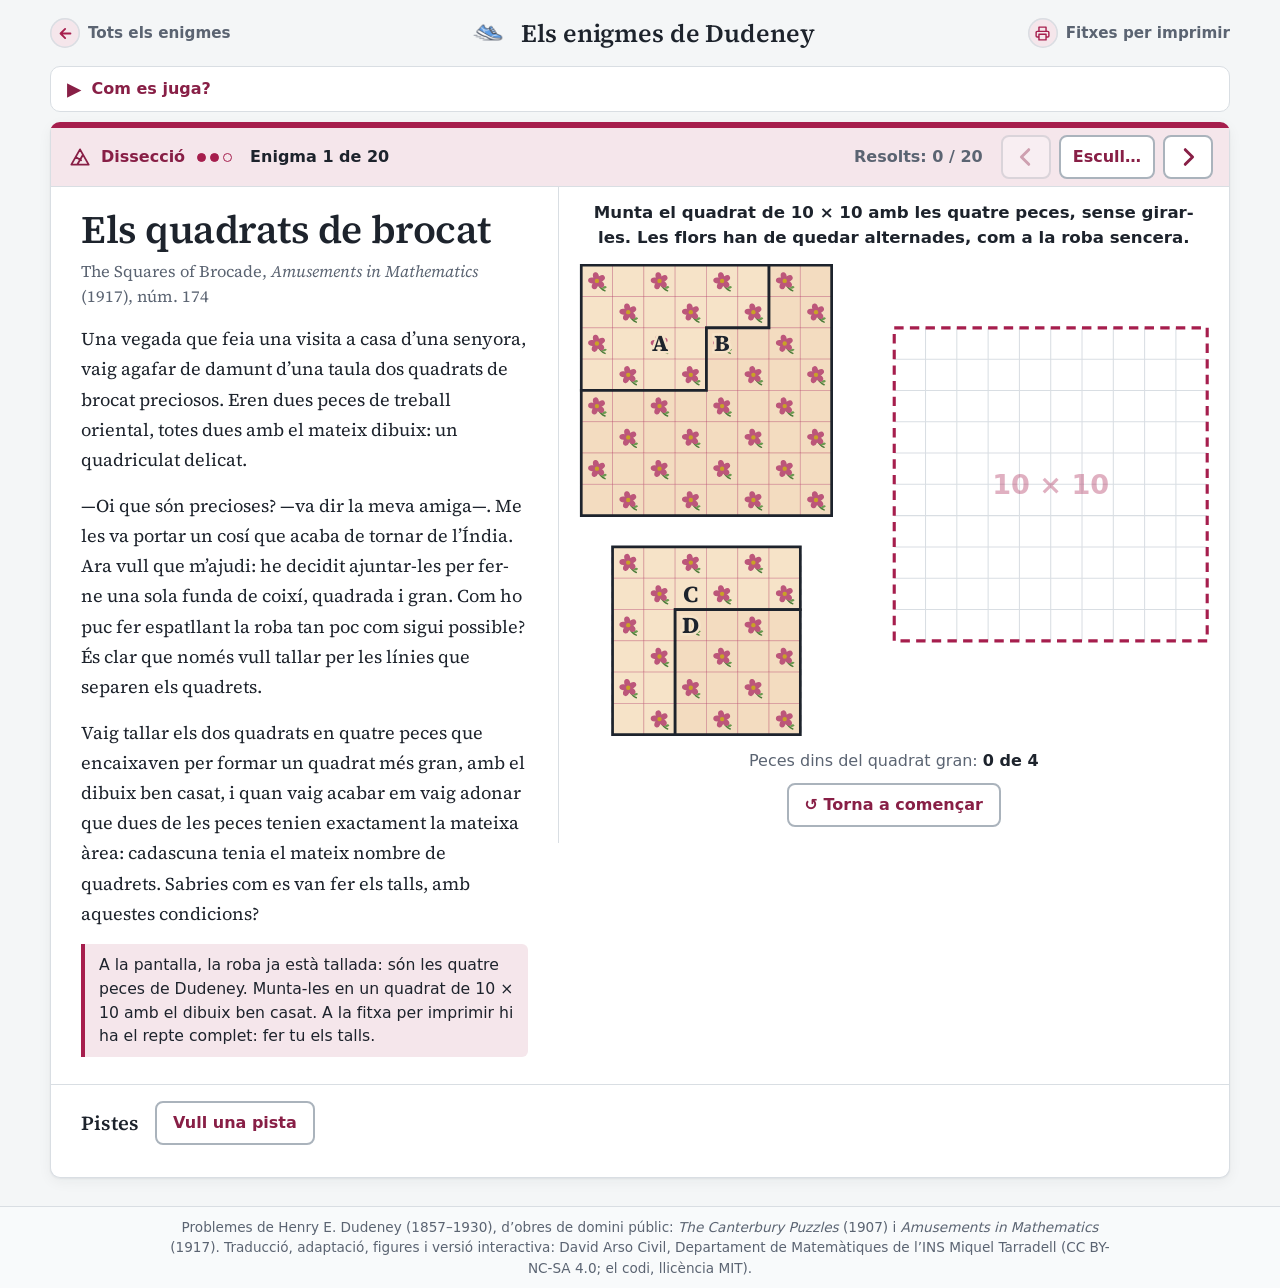
==== commit 1102dba3: "Auto-extract uploaded zip" ====
--- a/enigma.html
+++ b/enigma.html
@@ -9,7 +9,7 @@
     <link rel="stylesheet" href="css/fonts.css?v=4b616bd3">
     <link rel="stylesheet" href="css/tokens.css?v=8a20f823">
     <link rel="stylesheet" href="css/dudeney.css?v=924696cb">
-    <link rel="stylesheet" href="css/taulers.css?v=a36d3f84">
+    <link rel="stylesheet" href="css/taulers.css?v=0b5e0643">
 </head>
 <body class="pag-enigma">
     <header class="capcalera">
@@ -99,31 +99,31 @@
         </div>
     </dialog>
 
-    <script src="js/comu/comu.js?v=ad0e0a2b" defer></script>
+    <script src="js/comu/comu.js?v=7dca522e" defer></script>
     <script src="js/comu/registre.js?v=2ab01f93" defer></script>
     <script src="js/comu/cerca.js?v=667de718" defer></script>
     <script src="js/comu/fraccio.js?v=8e60dce4" defer></script>
     <script src="js/disseccio/motor.js?v=200cb69a" defer></script>
-    <script src="js/fitxes/motor.js?v=6ac05856" defer></script>
-    <script src="js/mesures/motor.js?v=00381ed2" defer></script>
-    <script src="js/escacs/motor.js?v=8f2335d8" defer></script>
-    <script src="js/camins/motor.js?v=4bffaa9f" defer></script>
+    <script src="js/fitxes/motor.js?v=a92b8e3b" defer></script>
+    <script src="js/mesures/motor.js?v=21cca9a9" defer></script>
+    <script src="js/escacs/motor.js?v=167f7a69" defer></script>
+    <script src="js/camins/motor.js?v=40d39b66" defer></script>
     <script src="js/quadrats/motor.js?v=240d9b1c" defer></script>
     <script src="js/aritmetica/motor.js?v=be9170a6" defer></script>
     <script src="js/disseccio/problemes.js?v=cd286f31" defer></script>
-    <script src="js/fitxes/problemes.js?v=51d2da56" defer></script>
-    <script src="js/mesures/problemes.js?v=ce093397" defer></script>
-    <script src="js/escacs/problemes.js?v=d3d8882f" defer></script>
-    <script src="js/camins/problemes.js?v=60efb8e3" defer></script>
+    <script src="js/fitxes/problemes.js?v=c24cd475" defer></script>
+    <script src="js/mesures/problemes.js?v=be89d816" defer></script>
+    <script src="js/escacs/problemes.js?v=c3a9a5e4" defer></script>
+    <script src="js/camins/problemes.js?v=522c043f" defer></script>
     <script src="js/quadrats/problemes.js?v=ddc264b9" defer></script>
     <script src="js/aritmetica/problemes.js?v=6590eac6" defer></script>
     <script src="js/disseccio/tauler.js?v=71f94063" defer></script>
-    <script src="js/fitxes/tauler.js?v=deb78f12" defer></script>
-    <script src="js/mesures/tauler.js?v=e3fcabd6" defer></script>
-    <script src="js/escacs/tauler.js?v=5f1dfe73" defer></script>
-    <script src="js/camins/tauler.js?v=7b11f6ba" defer></script>
+    <script src="js/fitxes/tauler.js?v=ed1ad013" defer></script>
+    <script src="js/mesures/tauler.js?v=d725bb3e" defer></script>
+    <script src="js/escacs/tauler.js?v=72a6ab93" defer></script>
+    <script src="js/camins/tauler.js?v=b939a296" defer></script>
     <script src="js/quadrats/tauler.js?v=61bbab9a" defer></script>
     <script src="js/aritmetica/tauler.js?v=9fa76042" defer></script>
-    <script src="js/enigma.js?v=2e2cdff7" defer></script>
+    <script src="js/enigma.js?v=bf55617f" defer></script>
 </body>
 </html>
--- a/css/taulers.css
+++ b/css/taulers.css
@@ -25,6 +25,9 @@
     --aigua: #8ec5e8;
     --vidre: #f3f7fa;
     --vermell-carta: #c62f3b;
+    --llimonada: #e2b21c;
+    --llimonada-clar: #f0cf5c;
+    --llimonada-text: #4a3500;
 }
 @media (prefers-color-scheme: dark) {
     :root {
@@ -41,6 +44,9 @@
         --aigua: #3c7fae;
         --vidre: #25303a;
         --vermell-carta: #ff7b84;
+        --llimonada: #d9a91b;
+        --llimonada-clar: #f2cd55;
+        --llimonada-text: #2e2100;
     }
 }
 
@@ -337,6 +343,32 @@
     stroke: var(--tema);
     animation: batec 1.1s ease-in-out infinite;
 }
+.llimonada .recipient .vi {
+    fill: var(--llimonada);
+}
+.llimonada .recipient .quantitat {
+    fill: var(--llimonada-text);
+    stroke: var(--llimonada-clar);
+}
+.llimonada .recipient .quantitat.buit {
+    fill: var(--tinta-suau);
+    stroke: none;
+}
+.llimonada .raig {
+    stroke: var(--llimonada);
+}
+.recipient.persona .ull {
+    fill: var(--tinta);
+}
+.recipient.persona .boca {
+    fill: none;
+    stroke: var(--tinta);
+    stroke-width: 2.2;
+    stroke-linecap: round;
+}
+.gerres-svg.amb-persones {
+    max-width: 480px;
+}
 .raig {
     fill: none;
     stroke: var(--vi-clar);
@@ -584,6 +616,9 @@
     stroke-width: 1.6;
     stroke-linecap: round;
 }
+.peca.fixa .silueta {
+    fill: var(--tinta);
+}
 .peca.triada .silueta {
     fill: var(--tema-mig);
     stroke: var(--tema);
@@ -636,6 +671,28 @@
 }
 .mapa-svg.ciutats {
     max-width: 680px;
+}
+.mapa-svg.mina {
+    max-width: 520px;
+}
+.mapa-svg .roca {
+    fill: var(--fusta);
+    stroke: var(--fusta-vora);
+    stroke-width: 3;
+}
+.mina .carretera {
+    stroke: var(--panell);
+    stroke-width: 26;
+    stroke-linecap: square;
+}
+.mina .tram {
+    stroke-width: 7;
+}
+.mina .tram.repetit {
+    stroke-width: 5;
+}
+.mina .nom-punt {
+    font: 700 16px var(--sans);
 }
 .mapa-svg .cartell {
     fill: var(--panell-2);
@@ -1617,3 +1674,30 @@
     align-items: center;
     width: min(330px, 100%);
 }
+
+/* Les granotes blanques i negres sobre gots (AM 216) */
+.casella .got {
+    fill: var(--vidre);
+    stroke: var(--tinta-suau);
+    stroke-width: 2;
+    stroke-linejoin: round;
+}
+.num-got {
+    font: 700 16px var(--serif);
+    fill: var(--tinta);
+    text-anchor: middle;
+}
+.granota.blanca .cos {
+    fill: #f4f1e6;
+    stroke: var(--tinta);
+}
+.granota.blanca .potes {
+    stroke: var(--tinta);
+}
+.granota.negra .cos {
+    fill: #2c3138;
+    stroke: #000;
+}
+.granota.negra .potes {
+    stroke: #000;
+}
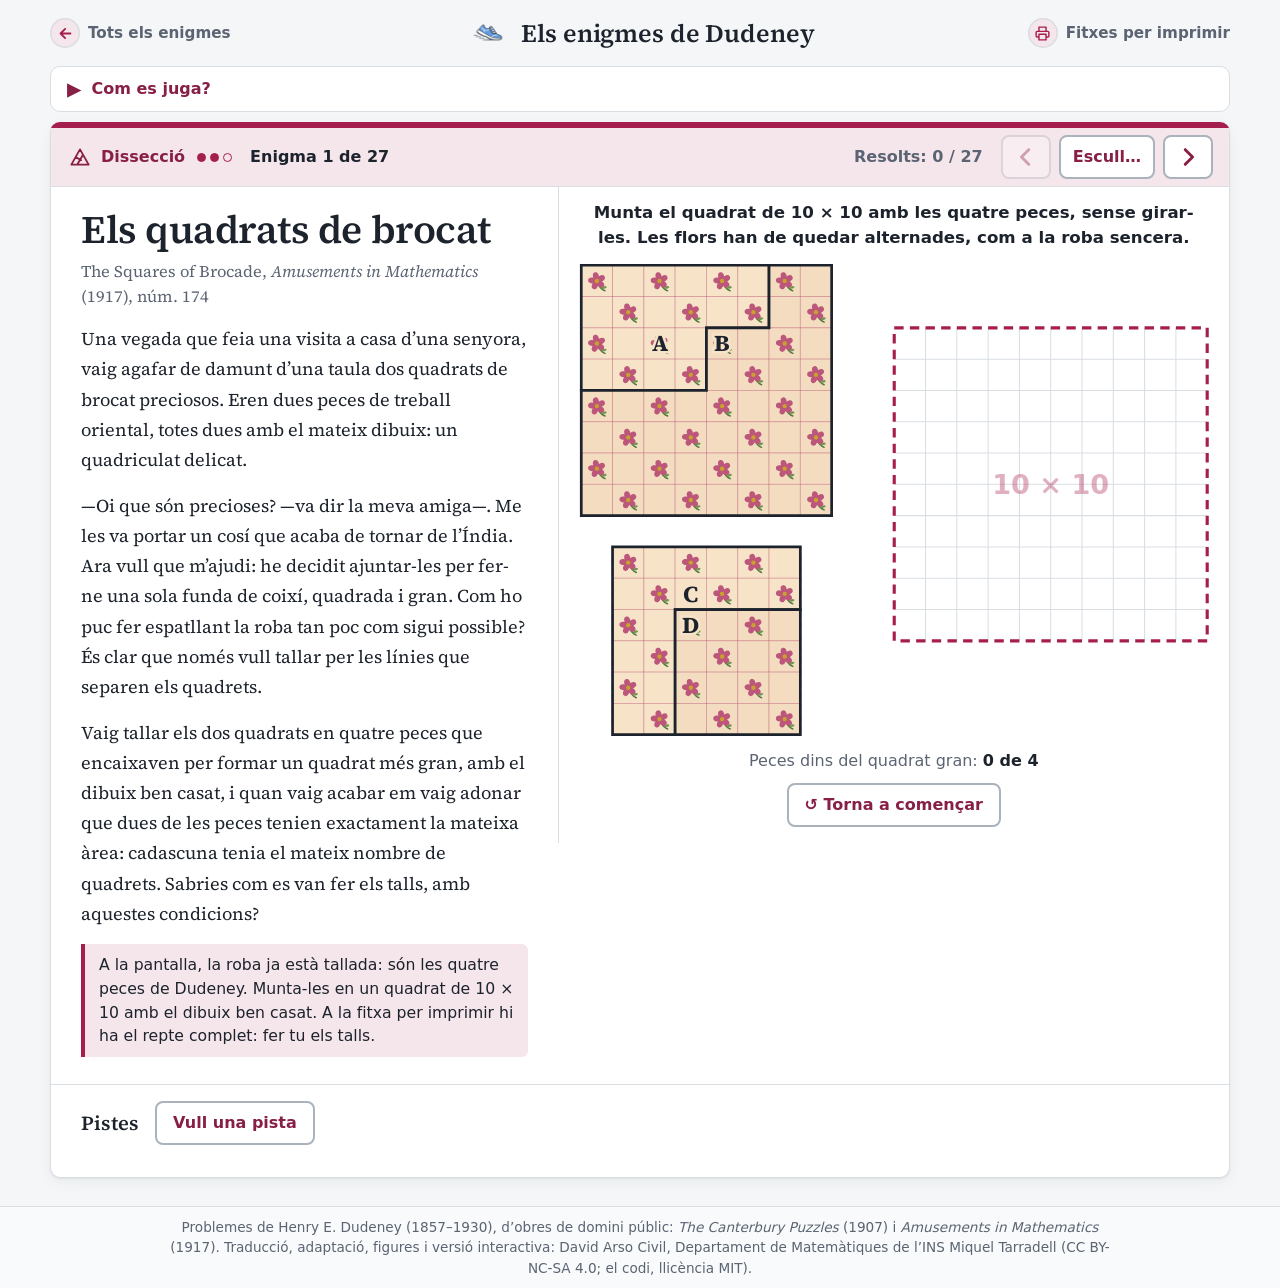
==== commit 4335c67f: "Tanda 2: set enigmes nous (27 en total) - Fitxes: El trencaclosques de Twickenham (AM 217, tauler ce" ====
--- a/enigma.html
+++ b/enigma.html
@@ -9,7 +9,7 @@
     <link rel="stylesheet" href="css/fonts.css?v=4b616bd3">
     <link rel="stylesheet" href="css/tokens.css?v=8a20f823">
     <link rel="stylesheet" href="css/dudeney.css?v=924696cb">
-    <link rel="stylesheet" href="css/taulers.css?v=0b5e0643">
+    <link rel="stylesheet" href="css/taulers.css?v=4b7eb63e">
 </head>
 <body class="pag-enigma">
     <header class="capcalera">
@@ -99,29 +99,29 @@
         </div>
     </dialog>
 
-    <script src="js/comu/comu.js?v=7dca522e" defer></script>
+    <script src="js/comu/comu.js?v=760394a9" defer></script>
     <script src="js/comu/registre.js?v=2ab01f93" defer></script>
     <script src="js/comu/cerca.js?v=667de718" defer></script>
     <script src="js/comu/fraccio.js?v=8e60dce4" defer></script>
     <script src="js/disseccio/motor.js?v=200cb69a" defer></script>
-    <script src="js/fitxes/motor.js?v=a92b8e3b" defer></script>
-    <script src="js/mesures/motor.js?v=21cca9a9" defer></script>
+    <script src="js/fitxes/motor.js?v=a9085462" defer></script>
+    <script src="js/mesures/motor.js?v=1f2515d5" defer></script>
     <script src="js/escacs/motor.js?v=167f7a69" defer></script>
-    <script src="js/camins/motor.js?v=40d39b66" defer></script>
+    <script src="js/camins/motor.js?v=0021907a" defer></script>
     <script src="js/quadrats/motor.js?v=240d9b1c" defer></script>
     <script src="js/aritmetica/motor.js?v=be9170a6" defer></script>
     <script src="js/disseccio/problemes.js?v=cd286f31" defer></script>
-    <script src="js/fitxes/problemes.js?v=c24cd475" defer></script>
-    <script src="js/mesures/problemes.js?v=be89d816" defer></script>
+    <script src="js/fitxes/problemes.js?v=655eaa81" defer></script>
+    <script src="js/mesures/problemes.js?v=23ee94a5" defer></script>
     <script src="js/escacs/problemes.js?v=c3a9a5e4" defer></script>
-    <script src="js/camins/problemes.js?v=522c043f" defer></script>
+    <script src="js/camins/problemes.js?v=53e43c43" defer></script>
     <script src="js/quadrats/problemes.js?v=ddc264b9" defer></script>
     <script src="js/aritmetica/problemes.js?v=6590eac6" defer></script>
     <script src="js/disseccio/tauler.js?v=71f94063" defer></script>
-    <script src="js/fitxes/tauler.js?v=ed1ad013" defer></script>
-    <script src="js/mesures/tauler.js?v=d725bb3e" defer></script>
-    <script src="js/escacs/tauler.js?v=72a6ab93" defer></script>
-    <script src="js/camins/tauler.js?v=b939a296" defer></script>
+    <script src="js/fitxes/tauler.js?v=8998dd3a" defer></script>
+    <script src="js/mesures/tauler.js?v=633dcafc" defer></script>
+    <script src="js/escacs/tauler.js?v=b092dedd" defer></script>
+    <script src="js/camins/tauler.js?v=94b32fc8" defer></script>
     <script src="js/quadrats/tauler.js?v=61bbab9a" defer></script>
     <script src="js/aritmetica/tauler.js?v=9fa76042" defer></script>
     <script src="js/enigma.js?v=bf55617f" defer></script>
--- a/css/taulers.css
+++ b/css/taulers.css
@@ -269,6 +269,180 @@
     }
 }
 
+/* Twickenham (AM 217): fitxes en cercle */
+.cercle-svg {
+    max-width: 440px;
+    touch-action: none;
+}
+.cercle-svg .anella {
+    fill: none;
+    stroke: var(--tinta);
+    stroke-width: 5;
+}
+.cercle-svg .disc {
+    fill: var(--panell);
+    stroke: var(--tinta);
+    stroke-width: 2.5;
+}
+.cercle-svg .fletxa .arc {
+    fill: none;
+    stroke: var(--tinta-suau);
+    stroke-width: 2.5;
+}
+.cercle-svg .fletxa .punta {
+    fill: var(--tinta-suau);
+}
+.cercle-svg .fletxa .mostra-color {
+    stroke: var(--tinta);
+    stroke-width: 2;
+}
+.cercle-svg .fletxa.negra .mostra-color,
+.fitxa-cercle.negra .cos {
+    fill: #2c3138;
+    stroke: #000;
+}
+.cercle-svg .fletxa.blanca .mostra-color,
+.fitxa-cercle.blanca .cos {
+    fill: #f4f1e6;
+    stroke: var(--tinta);
+}
+.fitxa-cercle {
+    cursor: pointer;
+    transition: transform 0.4s cubic-bezier(0.3, 0.7, 0.3, 1);
+}
+.fitxa-cercle:not(.pot) {
+    cursor: default;
+}
+.fitxa-cercle.arrossegada {
+    transition: none;
+    filter: drop-shadow(0 6px 5px rgba(0, 0, 0, 0.25));
+}
+.fitxa-cercle .cos {
+    stroke-width: 2.5;
+}
+.fitxa-cercle:focus-visible .cos {
+    stroke: var(--tema);
+    stroke-width: 5;
+}
+.lletra-fitxa {
+    font: 700 24px var(--serif);
+    text-anchor: middle;
+    dominant-baseline: central;
+}
+.fitxa-cercle.negra .lletra-fitxa {
+    fill: #fff;
+}
+.fitxa-cercle.blanca .lletra-fitxa {
+    fill: #1d232c;
+}
+.paraula-cercle {
+    font-family: var(--serif);
+    letter-spacing: 0.12em;
+}
+
+/* Les lletres a la capsa (AM 219) */
+.blocs-svg {
+    max-width: 340px;
+    touch-action: none;
+}
+.blocs-svg .capsa-blocs {
+    fill: var(--fusta-vora);
+}
+.blocs-svg .fons-capsa {
+    fill: color-mix(in srgb, var(--tinta) 14%, var(--panell));
+}
+.bloc {
+    cursor: pointer;
+    transition: transform 0.25s ease;
+}
+.bloc:not(.pot) {
+    cursor: default;
+}
+.bloc.arrossegat {
+    transition: none;
+    filter: drop-shadow(0 6px 5px rgba(0, 0, 0, 0.25));
+}
+.bloc .cara-bloc {
+    fill: var(--fusta);
+    stroke: var(--fusta-vora);
+    stroke-width: 2;
+}
+.bloc.pot .cara-bloc {
+    stroke: var(--tema);
+    stroke-width: 3;
+}
+.bloc:focus-visible .cara-bloc {
+    stroke: var(--tema);
+    stroke-width: 5;
+}
+.lletra-bloc {
+    font: 600 54px var(--serif);
+    fill: var(--tinta);
+    text-anchor: middle;
+    dominant-baseline: central;
+}
+.taula-blocs td {
+    width: 2.2em;
+    height: 2.2em;
+    font: 600 1.2em var(--serif);
+}
+
+/* Les quatre granotes (AM 341): bolets i fils */
+.bolets-svg {
+    max-width: 440px;
+    touch-action: none;
+}
+.fil-bolet {
+    stroke: var(--tinta);
+    stroke-width: 2.5;
+}
+.punt-bolet {
+    cursor: pointer;
+}
+.punt-bolet .zona {
+    fill: transparent;
+}
+.bolet .barret {
+    fill: var(--panell);
+    stroke: var(--tinta);
+    stroke-width: 2.5;
+}
+.bolet .peu {
+    fill: var(--fusta);
+    stroke: var(--tinta);
+    stroke-width: 2;
+}
+.num-bolet {
+    font: 700 20px var(--serif);
+    fill: var(--tinta);
+    text-anchor: middle;
+    dominant-baseline: central;
+}
+.punt-bolet.triat .barret,
+.punt-bolet:focus-visible .barret {
+    stroke: var(--tema);
+    stroke-width: 5;
+}
+.amb-seleccio .punt-bolet.desti-possible .barret {
+    fill: var(--tema-clar);
+    stroke: var(--tema);
+    stroke-width: 4;
+}
+.granota-xarxa {
+    pointer-events: auto;
+}
+.granota-xarxa.triada .cos {
+    stroke: var(--tema);
+    stroke-width: 4;
+}
+.bolets-svg.movent .granota,
+.bolets-svg.movent .punt-bolet {
+    transition: none;
+}
+.punt-bolet {
+    transition: transform 0.4s ease;
+}
+
 /* ══════════════════════════════════════════════
    MESURES: gerres i mesures
 ══════════════════════════════════════════════ */
@@ -510,6 +684,26 @@
 .passatger .figura.nen .cos,
 .passatger .figura.nen .cap {
     fill: color-mix(in srgb, var(--tema) 55%, var(--panell));
+}
+.passatger .figura.jugador .cos,
+.passatger .figura.jugador .cap {
+    fill: color-mix(in srgb, var(--tema) 55%, var(--panell));
+}
+.passatger .figura .gorra {
+    fill: var(--tinta);
+}
+.passatger .figura .pilota {
+    fill: var(--panell);
+    stroke: var(--tinta);
+    stroke-width: 1.5;
+}
+.passatger .lletra-passatger {
+    font: 700 23px var(--serif);
+}
+.taula-travesses td {
+    font-family: var(--serif);
+    white-space: pre;
+    text-align: left;
 }
 .passatger .figura.gos .cos {
     fill: var(--fusta);
@@ -1701,3 +1895,185 @@
 .granota.negra .potes {
     stroke: #000;
 }
+
+/* El tresor del castell (AM 377): la politja i les cistelles */
+.politja-svg {
+    max-width: 560px;
+    touch-action: none;
+}
+.politja-svg .mur {
+    fill: color-mix(in srgb, var(--fusta-vora) 35%, var(--panell));
+    stroke: var(--tinta-suau);
+    stroke-width: 2;
+}
+.politja-svg .junta {
+    stroke: var(--tinta-suau);
+    stroke-width: 1;
+    opacity: 0.35;
+}
+.politja-svg .finestra {
+    fill: var(--panell-2);
+    stroke: var(--tinta);
+    stroke-width: 2.5;
+}
+.politja-svg .ampit,
+.politja-svg .biga {
+    fill: var(--fusta);
+    stroke: var(--fusta-vora);
+    stroke-width: 2;
+}
+.politja-svg .biga {
+    fill: none;
+    stroke-width: 7;
+    stroke-linejoin: round;
+}
+.politja-svg .terra {
+    fill: color-mix(in srgb, var(--tema) 16%, var(--panell));
+}
+.politja-svg .nom-lloc {
+    font: 600 13px var(--sans);
+    fill: var(--tinta-suau);
+}
+.politja-svg .roda {
+    fill: var(--panell);
+    stroke: var(--tinta);
+    stroke-width: 4;
+}
+.politja-svg .eix {
+    fill: var(--tinta);
+}
+.politja-svg .corda {
+    stroke: var(--fusta-vora);
+    stroke-width: 3;
+    transition: all 0.8s ease-in-out;
+}
+.politja-svg .cistella {
+    transition: transform 0.8s ease-in-out;
+}
+.politja-svg .cove {
+    fill: var(--fusta);
+    stroke: var(--fusta-vora);
+    stroke-width: 2.5;
+}
+.politja-svg .nanses,
+.politja-svg .trena {
+    fill: none;
+    stroke: var(--fusta-vora);
+    stroke-width: 2.5;
+}
+.politja-svg .pes-cistella {
+    font: 700 14px var(--sans);
+    fill: var(--tinta);
+    text-anchor: middle;
+}
+.objecte {
+    cursor: pointer;
+    transition: transform 0.8s ease-in-out;
+}
+.objecte.arrossegat {
+    transition: none;
+}
+.objecte .zona {
+    fill: transparent;
+}
+.objecte .figura .cap,
+.objecte .figura .cos {
+    fill: var(--tema);
+    stroke: var(--tema-fort);
+    stroke-width: 1.5;
+}
+.objecte .figura.jove .cos,
+.objecte .figura.jove .cap,
+.objecte .figura.nen .cos,
+.objecte .figura.nen .cap {
+    fill: color-mix(in srgb, var(--tema) 55%, var(--panell));
+}
+.objecte .pes {
+    font: 700 12px var(--sans);
+    fill: #fff;
+    text-anchor: middle;
+}
+.objecte .cofre .caixa-cofre,
+.objecte .cofre .tapa-cofre {
+    fill: var(--llimonada);
+    stroke: var(--formatge-vora);
+    stroke-width: 2;
+}
+.objecte .cofre .pany {
+    fill: var(--tinta);
+}
+.objecte .cofre ~ .pes {
+    fill: var(--tinta);
+}
+.objecte.a-bord .nom-passatger {
+    display: none;
+}
+.objecte:focus-visible .figura {
+    filter: drop-shadow(0 0 3px var(--tema));
+}
+.passos-dudeney li {
+    margin: 0.15em 0;
+}
+
+/* El trencaclosques del mariner (AM 249): illes i rutes corbes */
+.mapa-svg.illes {
+    max-width: 520px;
+}
+.mapa-svg .mar {
+    fill: color-mix(in srgb, var(--aigua) 30%, var(--panell));
+    stroke: var(--tinta);
+    stroke-width: 2.5;
+}
+.illes .carretera,
+.illes .tram {
+    fill: none;
+}
+.illes .carretera {
+    stroke: var(--tinta-suau);
+    stroke-width: 3.5;
+}
+.illes .punt .marca {
+    transform: scale(1.5);
+}
+.illes .nom-punt {
+    font-size: 24px;
+}
+.illes .tram {
+    stroke-width: 7;
+}
+.illes .punt .marca {
+    stroke-linejoin: round;
+}
+.rutes-mariner li {
+    font-family: var(--serif);
+    letter-spacing: 0.06em;
+}
+
+/* La volta de la torre (AM 320) */
+.escacs-svg .visitada {
+    fill: var(--tema-clar);
+    stroke: var(--tema);
+    stroke-width: 1.5;
+    opacity: 0.85;
+    pointer-events: none;
+}
+.escacs-svg .cami-torre {
+    fill: none;
+    stroke: var(--tema);
+    stroke-width: 4;
+    stroke-linejoin: round;
+    stroke-linecap: round;
+    pointer-events: none;
+}
+.escacs-svg .parada {
+    fill: var(--tema);
+    pointer-events: none;
+}
+.peca.torre .silueta {
+    fill: var(--panell);
+}
+.peu-diagrama {
+    font: 0.85rem var(--sans);
+    color: var(--tinta-suau);
+    margin-top: 4px;
+}
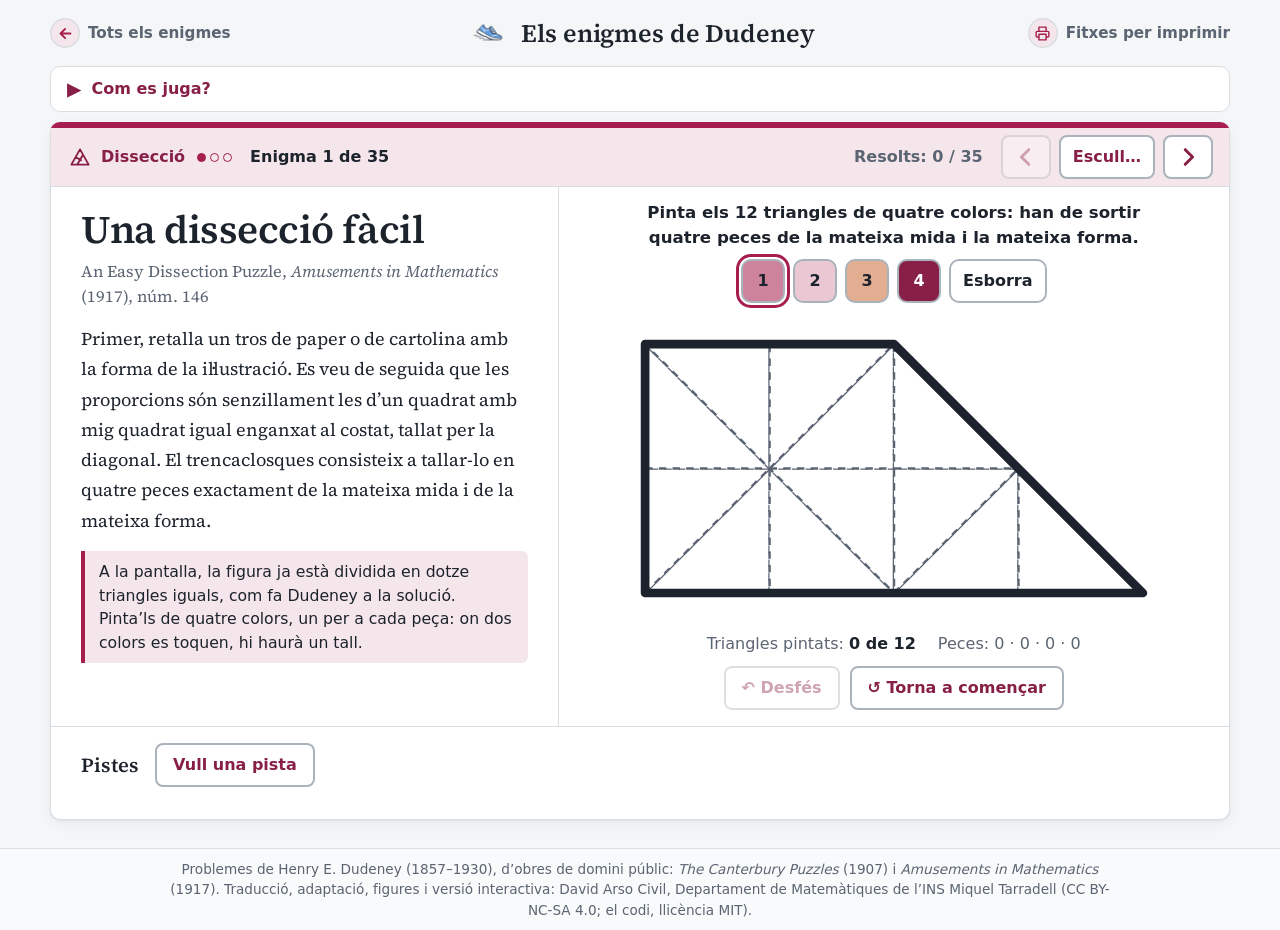
==== commit 31f34900: "Tanda 3: vuit enigmes nous (35 en total) - Dissecció: Una dissecció fàcil (AM 146, tauler retalla: p" ====
--- a/enigma.html
+++ b/enigma.html
@@ -9,7 +9,7 @@
     <link rel="stylesheet" href="css/fonts.css?v=4b616bd3">
     <link rel="stylesheet" href="css/tokens.css?v=8a20f823">
     <link rel="stylesheet" href="css/dudeney.css?v=924696cb">
-    <link rel="stylesheet" href="css/taulers.css?v=4b7eb63e">
+    <link rel="stylesheet" href="css/taulers.css?v=13c4608d">
 </head>
 <body class="pag-enigma">
     <header class="capcalera">
@@ -103,27 +103,27 @@
     <script src="js/comu/registre.js?v=2ab01f93" defer></script>
     <script src="js/comu/cerca.js?v=667de718" defer></script>
     <script src="js/comu/fraccio.js?v=8e60dce4" defer></script>
-    <script src="js/disseccio/motor.js?v=200cb69a" defer></script>
+    <script src="js/disseccio/motor.js?v=282e4630" defer></script>
     <script src="js/fitxes/motor.js?v=a9085462" defer></script>
     <script src="js/mesures/motor.js?v=1f2515d5" defer></script>
     <script src="js/escacs/motor.js?v=167f7a69" defer></script>
     <script src="js/camins/motor.js?v=0021907a" defer></script>
-    <script src="js/quadrats/motor.js?v=240d9b1c" defer></script>
-    <script src="js/aritmetica/motor.js?v=be9170a6" defer></script>
-    <script src="js/disseccio/problemes.js?v=cd286f31" defer></script>
-    <script src="js/fitxes/problemes.js?v=655eaa81" defer></script>
+    <script src="js/quadrats/motor.js?v=a237cd0d" defer></script>
+    <script src="js/aritmetica/motor.js?v=34686b79" defer></script>
+    <script src="js/disseccio/problemes.js?v=30d84b96" defer></script>
+    <script src="js/fitxes/problemes.js?v=561bb20a" defer></script>
     <script src="js/mesures/problemes.js?v=23ee94a5" defer></script>
     <script src="js/escacs/problemes.js?v=c3a9a5e4" defer></script>
-    <script src="js/camins/problemes.js?v=53e43c43" defer></script>
-    <script src="js/quadrats/problemes.js?v=ddc264b9" defer></script>
-    <script src="js/aritmetica/problemes.js?v=6590eac6" defer></script>
-    <script src="js/disseccio/tauler.js?v=71f94063" defer></script>
-    <script src="js/fitxes/tauler.js?v=8998dd3a" defer></script>
+    <script src="js/camins/problemes.js?v=45f3b3e1" defer></script>
+    <script src="js/quadrats/problemes.js?v=13338631" defer></script>
+    <script src="js/aritmetica/problemes.js?v=dc6ea6f6" defer></script>
+    <script src="js/disseccio/tauler.js?v=4402cb3b" defer></script>
+    <script src="js/fitxes/tauler.js?v=7b2b3500" defer></script>
     <script src="js/mesures/tauler.js?v=633dcafc" defer></script>
     <script src="js/escacs/tauler.js?v=b092dedd" defer></script>
-    <script src="js/camins/tauler.js?v=94b32fc8" defer></script>
-    <script src="js/quadrats/tauler.js?v=61bbab9a" defer></script>
-    <script src="js/aritmetica/tauler.js?v=9fa76042" defer></script>
+    <script src="js/camins/tauler.js?v=e78270bb" defer></script>
+    <script src="js/quadrats/tauler.js?v=1f6ea6db" defer></script>
+    <script src="js/aritmetica/tauler.js?v=1d4491be" defer></script>
     <script src="js/enigma.js?v=bf55617f" defer></script>
 </body>
 </html>
--- a/css/taulers.css
+++ b/css/taulers.css
@@ -2077,3 +2077,391 @@
     color: var(--tinta-suau);
     margin-top: 4px;
 }
+
+/* Les vuit locomotores (AM 221) */
+.vies-svg .fil-bolet {
+    stroke: var(--tinta-suau);
+    stroke-width: 7;
+    stroke-linecap: round;
+}
+.vies-svg .parada {
+    fill: var(--fusta);
+    stroke: var(--fusta-vora);
+    stroke-width: 2;
+}
+.locomotora {
+    cursor: pointer;
+    transition: transform 0.4s ease;
+}
+.locomotora .caldera,
+.locomotora .cabina,
+.locomotora .xemeneia {
+    fill: var(--tema);
+    stroke: var(--tema-fort);
+    stroke-width: 2;
+}
+.locomotora .cabina {
+    fill: color-mix(in srgb, var(--tema) 60%, var(--panell));
+}
+.locomotora .roda {
+    fill: var(--tinta);
+    stroke: var(--panell);
+    stroke-width: 1.5;
+}
+.num-loco {
+    font: 700 17px var(--serif);
+    fill: #fff;
+    text-anchor: middle;
+    dominant-baseline: central;
+}
+
+/* Una dissecció fàcil (AM 146): pintar triangles */
+.retalla-svg {
+    max-width: 560px;
+    touch-action: none;
+}
+.retalla-svg .tri {
+    fill: var(--panell);
+    stroke: var(--tinta-suau);
+    stroke-width: 0.02;
+    stroke-dasharray: 0.06 0.05;
+    cursor: pointer;
+}
+.retalla-svg .tri.sense-linies {
+    stroke: none;
+}
+.retalla-svg .tri:focus-visible {
+    stroke: var(--tema);
+    stroke-width: 0.06;
+    stroke-dasharray: none;
+}
+.retalla-svg .g0,
+.color-paleta.g0 {
+    fill: color-mix(in srgb, var(--tema) 55%, var(--panell));
+    background: color-mix(in srgb, var(--tema) 55%, var(--panell));
+}
+.retalla-svg .g1,
+.color-paleta.g1 {
+    fill: color-mix(in srgb, var(--tema) 25%, var(--panell));
+    background: color-mix(in srgb, var(--tema) 25%, var(--panell));
+}
+.retalla-svg .g2,
+.color-paleta.g2 {
+    fill: color-mix(in srgb, var(--tema) 22%, #f3d6a4);
+    background: color-mix(in srgb, var(--tema) 22%, #f3d6a4);
+}
+.retalla-svg .g3,
+.color-paleta.g3 {
+    fill: color-mix(in srgb, var(--tema) 78%, var(--tinta));
+    background: color-mix(in srgb, var(--tema) 78%, var(--tinta));
+}
+.retalla-svg .tall {
+    stroke: var(--tinta);
+    stroke-width: 0.07;
+    stroke-linecap: round;
+    pointer-events: none;
+}
+.retalla-svg .contorn-retalla {
+    fill: none;
+    stroke: var(--tinta);
+    stroke-width: 0.07;
+    stroke-linejoin: round;
+    pointer-events: none;
+}
+.paleta {
+    display: flex;
+    flex-wrap: wrap;
+    gap: 8px;
+    justify-content: center;
+}
+.color-paleta {
+    min-width: 44px;
+    height: 44px;
+    border-radius: 10px;
+    border: 2px solid var(--linia-forta);
+    font: 700 1rem var(--sans);
+    color: var(--tinta);
+    cursor: pointer;
+}
+.color-paleta.g3 {
+    color: #fff;
+}
+.color-paleta.goma {
+    background: var(--panell);
+    padding: 0 12px;
+}
+.color-paleta.actiu {
+    outline: 3px solid var(--tema);
+    outline-offset: 2px;
+}
+
+/* Un quadrat fàcil i el fuster (AM 147, AM 151): peces en una xarxa */
+.peces-svg {
+    max-width: 680px;
+    touch-action: none;
+}
+.peces-svg .punt-xarxa {
+    fill: var(--linia);
+}
+.peces-svg .lloc-objectiu {
+    fill: color-mix(in srgb, var(--tema) 8%, var(--panell));
+    stroke: var(--tinta-suau);
+    stroke-width: 0.04;
+    stroke-dasharray: 0.08 0.07;
+}
+.peces-svg.complet .lloc-objectiu {
+    stroke: var(--ok);
+    stroke-dasharray: none;
+}
+.peca-xarxa {
+    cursor: grab;
+}
+.peca-xarxa .cos-peca-xarxa {
+    stroke: var(--tinta);
+    stroke-width: 0.04;
+    stroke-linejoin: round;
+}
+.peca-xarxa.p0 .cos-peca-xarxa {
+    fill: color-mix(in srgb, var(--tema) 55%, var(--panell));
+}
+.peca-xarxa.p1 .cos-peca-xarxa {
+    fill: color-mix(in srgb, var(--tema) 25%, var(--panell));
+}
+.peca-xarxa.p2 .cos-peca-xarxa {
+    fill: color-mix(in srgb, var(--tema) 22%, #f3d6a4);
+}
+.peca-xarxa.p3 .cos-peca-xarxa {
+    fill: color-mix(in srgb, var(--tema) 40%, var(--fusta));
+}
+.peca-xarxa.triada .cos-peca-xarxa,
+.peca-xarxa:focus-visible .cos-peca-xarxa {
+    stroke: var(--tema);
+    stroke-width: 0.08;
+}
+.peca-xarxa.arrossegada {
+    cursor: grabbing;
+    filter: drop-shadow(0 0.06px 0.05px rgba(0, 0, 0, 0.3));
+}
+.num-peca-xarxa {
+    font: 700 0.38px var(--serif);
+    fill: var(--tinta);
+    text-anchor: middle;
+    dominant-baseline: central;
+    pointer-events: none;
+}
+.peces-svg .contorn-sencer {
+    fill: var(--fusta);
+    stroke: var(--tinta);
+    stroke-width: 0.05;
+    stroke-linejoin: round;
+}
+.peces-svg .lletra-punt {
+    font: 700 0.34px var(--serif);
+    fill: var(--tinta);
+    text-anchor: middle;
+    dominant-baseline: central;
+}
+
+/* Les divuit fitxes de dòmino (AM 406) */
+.domino-svg {
+    max-width: 460px;
+    touch-action: none;
+}
+.domino-svg .fons-domino {
+    fill: color-mix(in srgb, var(--tema) 10%, var(--panell));
+    stroke: var(--tinta);
+    stroke-width: 2;
+}
+.lloc-domino {
+    cursor: pointer;
+}
+.lloc-domino .buit-domino {
+    fill: transparent;
+    stroke: var(--linia);
+    stroke-width: 1.5;
+    stroke-dasharray: 4 4;
+}
+.lloc-domino.triat .buit-domino,
+.lloc-domino:focus-visible .buit-domino {
+    stroke: var(--tema);
+    stroke-width: 3;
+    stroke-dasharray: none;
+}
+.fitxa-domino {
+    cursor: pointer;
+}
+.fitxa-domino .cos-domino {
+    fill: #fbf8f0;
+    stroke: var(--tinta);
+    stroke-width: 1.6;
+}
+.fitxa-domino .ratlla-domino {
+    stroke: var(--tinta);
+    stroke-width: 1.4;
+}
+.fitxa-domino .punt-domino {
+    fill: #1d232c;
+}
+.fitxa-domino.usada {
+    opacity: 0.22;
+    cursor: default;
+}
+.fitxa-domino.triada .cos-domino,
+.fitxa-capsa:focus-visible .cos-domino {
+    stroke: var(--tema);
+    stroke-width: 3.5;
+}
+.fitxa-domino.fantasma {
+    pointer-events: none;
+    opacity: 0.85;
+    filter: drop-shadow(0 4px 4px rgba(0, 0, 0, 0.3));
+}
+.fitxa-lloc {
+    pointer-events: all;
+}
+.suma-domino {
+    font: 700 16px var(--sans);
+    fill: var(--tinta-suau);
+    text-anchor: middle;
+}
+.suma-domino.ok {
+    fill: var(--ok);
+}
+.suma-domino.mal {
+    fill: var(--error);
+}
+.domino-svg .fletxa-diag {
+    font: 13px var(--sans);
+    fill: var(--tinta-suau);
+    text-anchor: middle;
+}
+.domino-svg .titol-capsa {
+    font: 600 13px var(--sans);
+    fill: var(--tinta-suau);
+}
+
+/* Comptant els rectangles (AM 347) i l'amulet (CP 38) */
+.resposta-recompte {
+    display: flex;
+    flex-wrap: wrap;
+    gap: 8px 14px;
+    align-items: flex-end;
+    justify-content: center;
+    margin-top: 6px;
+}
+.resposta-recompte .titol-resposta {
+    width: 100%;
+    margin: 0;
+    text-align: center;
+    font-weight: 600;
+}
+.resposta-recompte label {
+    display: flex;
+    flex-direction: column;
+    gap: 3px;
+    font: 0.85rem var(--sans);
+    color: var(--tinta-suau);
+}
+.resposta-recompte input {
+    width: 8em;
+    font: 1.1rem var(--sans);
+    padding: 6px 8px;
+    border: 1.5px solid var(--linia-forta);
+    border-radius: 8px;
+    background: var(--panell);
+    color: var(--tinta);
+}
+.rectangles-svg {
+    max-width: 380px;
+    touch-action: none;
+}
+.rectangles-svg .cel {
+    fill: var(--panell);
+}
+.rectangles-svg .cel.fosca {
+    fill: color-mix(in srgb, var(--tinta) 12%, var(--panell));
+}
+.rectangles-svg .vora-rect {
+    fill: none;
+    stroke: var(--tinta);
+    stroke-width: 2.5;
+}
+.rectangles-svg .marca-rect {
+    fill: color-mix(in srgb, var(--tema) 30%, transparent);
+    stroke: var(--tema);
+    stroke-width: 3.5;
+    pointer-events: none;
+}
+.rectangles-svg .cursor-rect {
+    fill: none;
+    stroke: var(--tema);
+    stroke-width: 3;
+    stroke-dasharray: 5 4;
+    opacity: 0;
+    pointer-events: none;
+}
+.rectangles-svg.amb-cursor .cursor-rect {
+    opacity: 1;
+}
+.mides-tauler {
+    display: flex;
+    flex-wrap: wrap;
+    gap: 6px;
+    justify-content: center;
+    align-items: center;
+    font: 0.9rem var(--sans);
+}
+.btn-mida {
+    font: 600 0.85rem var(--sans);
+    padding: 4px 8px;
+    border: 1.5px solid var(--linia-forta);
+    border-radius: 6px;
+    background: var(--panell);
+    color: var(--tinta);
+    cursor: pointer;
+}
+.btn-mida.actiu {
+    background: var(--tema);
+    border-color: var(--tema);
+    color: #fff;
+}
+.amulet-svg {
+    max-width: 520px;
+}
+.amulet-svg .pergami {
+    fill: color-mix(in srgb, var(--fusta) 45%, var(--panell));
+    stroke: var(--fusta-vora);
+    stroke-width: 2;
+    stroke-linejoin: round;
+}
+.lletra-amulet {
+    cursor: pointer;
+}
+.lletra-amulet .zona {
+    fill: transparent;
+}
+.lletra-amulet .lletra {
+    font: 700 19px var(--serif);
+    fill: var(--tinta);
+    text-anchor: middle;
+    dominant-baseline: central;
+}
+.lletra-amulet.al-cami .zona {
+    fill: var(--tema);
+}
+.lletra-amulet.al-cami .lletra {
+    fill: #fff;
+}
+.amulet-svg .cami-amulet {
+    fill: none;
+    stroke: var(--tema);
+    stroke-width: 4;
+    stroke-linejoin: round;
+    opacity: 0.5;
+    pointer-events: none;
+}
+.compte-amulet {
+    font: 600 10px var(--sans);
+    fill: var(--tema-fort);
+    text-anchor: middle;
+}
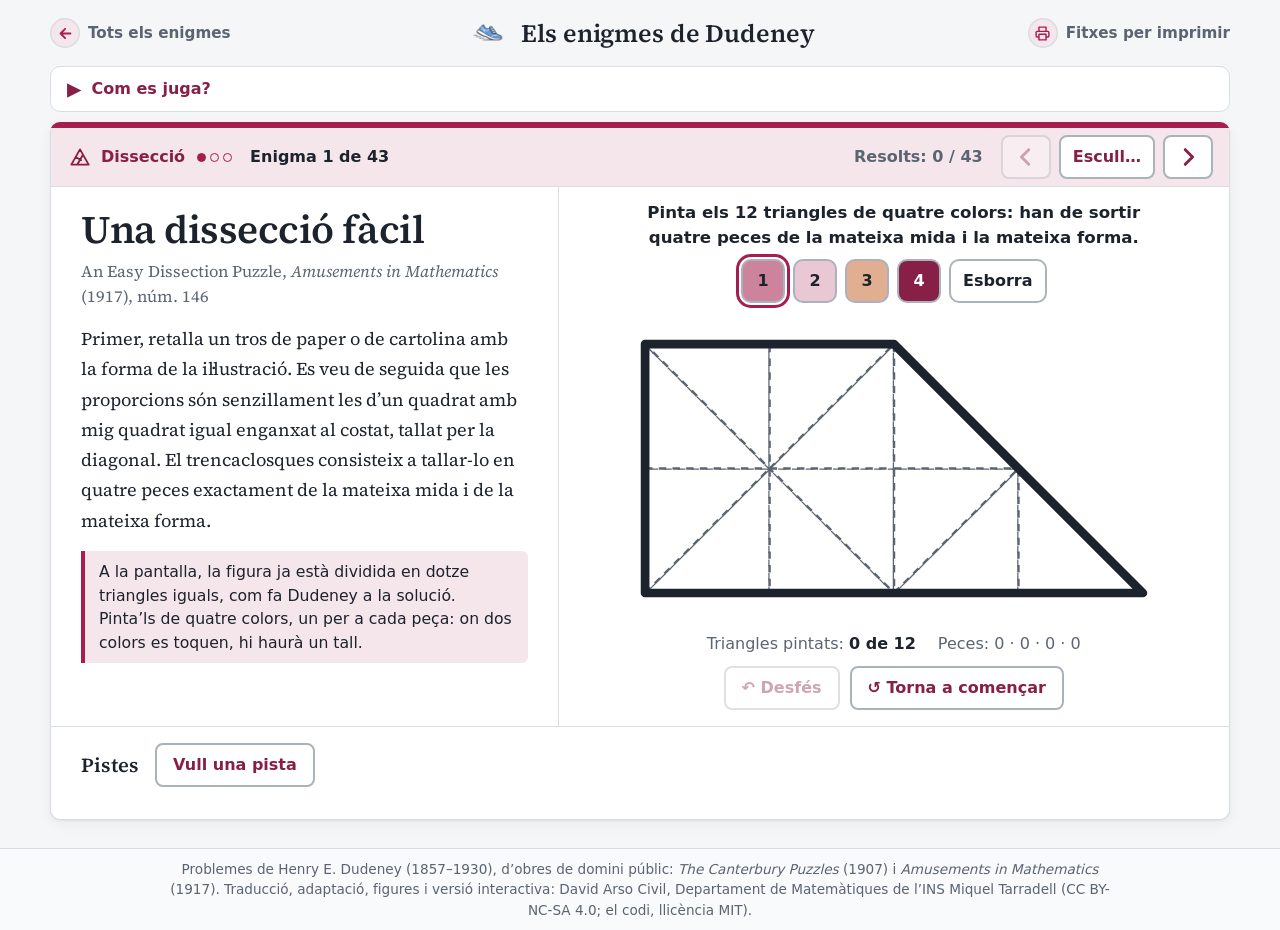
==== commit 381dae9c: "Tanda 4: creus, mitra, cent, multiplicació, bandolers, prunes, compostos i quadrat reversible Co-Aut" ====
--- a/enigma.html
+++ b/enigma.html
@@ -8,8 +8,8 @@
     <link rel="icon" href="icon.png">
     <link rel="stylesheet" href="css/fonts.css?v=4b616bd3">
     <link rel="stylesheet" href="css/tokens.css?v=8a20f823">
-    <link rel="stylesheet" href="css/dudeney.css?v=924696cb">
-    <link rel="stylesheet" href="css/taulers.css?v=13c4608d">
+    <link rel="stylesheet" href="css/dudeney.css?v=ae9e88cb">
+    <link rel="stylesheet" href="css/taulers.css?v=ed6607c9">
 </head>
 <body class="pag-enigma">
     <header class="capcalera">
@@ -108,22 +108,22 @@
     <script src="js/mesures/motor.js?v=1f2515d5" defer></script>
     <script src="js/escacs/motor.js?v=167f7a69" defer></script>
     <script src="js/camins/motor.js?v=0021907a" defer></script>
-    <script src="js/quadrats/motor.js?v=a237cd0d" defer></script>
-    <script src="js/aritmetica/motor.js?v=34686b79" defer></script>
-    <script src="js/disseccio/problemes.js?v=30d84b96" defer></script>
+    <script src="js/quadrats/motor.js?v=d4fc9fdf" defer></script>
+    <script src="js/aritmetica/motor.js?v=97320894" defer></script>
+    <script src="js/disseccio/problemes.js?v=d6471912" defer></script>
     <script src="js/fitxes/problemes.js?v=561bb20a" defer></script>
     <script src="js/mesures/problemes.js?v=23ee94a5" defer></script>
     <script src="js/escacs/problemes.js?v=c3a9a5e4" defer></script>
     <script src="js/camins/problemes.js?v=45f3b3e1" defer></script>
-    <script src="js/quadrats/problemes.js?v=13338631" defer></script>
-    <script src="js/aritmetica/problemes.js?v=dc6ea6f6" defer></script>
-    <script src="js/disseccio/tauler.js?v=4402cb3b" defer></script>
+    <script src="js/quadrats/problemes.js?v=3024698a" defer></script>
+    <script src="js/aritmetica/problemes.js?v=bc6c7c51" defer></script>
+    <script src="js/disseccio/tauler.js?v=a11196b2" defer></script>
     <script src="js/fitxes/tauler.js?v=7b2b3500" defer></script>
     <script src="js/mesures/tauler.js?v=633dcafc" defer></script>
     <script src="js/escacs/tauler.js?v=b092dedd" defer></script>
     <script src="js/camins/tauler.js?v=e78270bb" defer></script>
-    <script src="js/quadrats/tauler.js?v=1f6ea6db" defer></script>
-    <script src="js/aritmetica/tauler.js?v=1d4491be" defer></script>
+    <script src="js/quadrats/tauler.js?v=4cc888d7" defer></script>
+    <script src="js/aritmetica/tauler.js?v=a413fabe" defer></script>
     <script src="js/enigma.js?v=bf55617f" defer></script>
 </body>
 </html>
--- a/css/dudeney.css
+++ b/css/dudeney.css
@@ -1493,6 +1493,9 @@
     font-size: 26px;
     fill: var(--tinta-suau);
 }
+.gravat .gr-xifra.mini {
+    font-size: 15px;
+}
 .gravat .gr-carta {
     fill: #fff;
     stroke: var(--tinta);
--- a/css/taulers.css
+++ b/css/taulers.css
@@ -1126,9 +1126,14 @@
 @media (min-width: 1180px) {
     .tauler.magic {
         flex-direction: row;
+        flex-wrap: wrap;
         justify-content: center;
         align-items: flex-start;
         gap: 28px;
+    }
+    .tauler.magic > .eines-tauler {
+        flex-basis: 100%;
+        justify-content: center;
     }
 }
 @media (max-width: 420px) {
@@ -2465,3 +2470,216 @@
     fill: var(--tema-fort);
     text-anchor: middle;
 }
+.peca-fixa .cos-peca-xarxa {
+    fill: color-mix(in srgb, var(--tema) 70%, var(--tinta));
+    stroke: var(--tinta);
+    stroke-width: 0.04;
+}
+.peca-fixa .num-peca-xarxa {
+    fill: #fff;
+}
+.peces-svg .construccio {
+    fill: none;
+    stroke: var(--tinta-suau);
+    stroke-width: 0.03;
+    stroke-dasharray: 0.07 0.06;
+}
+
+/* Les nou xifres (AM 90, AM 83) i els bandolers (AM 133) */
+.expressio {
+    display: flex;
+    flex-wrap: wrap;
+    align-items: center;
+    justify-content: center;
+    gap: 6px 8px;
+    margin: 8px 0;
+}
+.grup-xifres {
+    display: inline-flex;
+    gap: 3px;
+}
+.frac-xifres {
+    display: inline-flex;
+    flex-direction: column;
+    align-items: center;
+    gap: 6px;
+    padding: 0 4px;
+}
+.frac-xifres > .grup-xifres:first-child {
+    padding-bottom: 6px;
+    border-bottom: 3px solid var(--tinta);
+}
+.casella-xifra {
+    width: 38px;
+    height: 44px;
+    border: 2px solid var(--linia-forta);
+    border-radius: 7px;
+    background: var(--panell);
+    font: 700 1.4rem var(--serif);
+    color: var(--tinta);
+    cursor: pointer;
+}
+.casella-xifra.triada {
+    border-color: var(--tema);
+    box-shadow: 0 0 0 3px color-mix(in srgb, var(--tema) 30%, transparent);
+}
+.expressio .op {
+    font: 700 1.3rem var(--serif);
+    color: var(--tinta);
+}
+.paleta-xifres {
+    display: flex;
+    flex-wrap: wrap;
+    gap: 6px;
+    justify-content: center;
+}
+.xifra-paleta {
+    width: 42px;
+    height: 42px;
+    border-radius: 50%;
+    border: 2px solid var(--tema);
+    background: var(--tema-clar);
+    font: 700 1.2rem var(--serif);
+    color: var(--tinta);
+    cursor: pointer;
+}
+.xifra-paleta.usada {
+    opacity: 0.35;
+}
+.compte-xifres {
+    font: 1rem var(--serif);
+    text-align: center;
+    margin: 4px 0;
+    white-space: pre-wrap;
+}
+.trobades {
+    list-style: none;
+    padding: 0;
+    margin: 4px 0 0;
+    font: 0.95rem var(--serif);
+    text-align: center;
+    color: var(--tinta-suau);
+}
+.xifres-svg {
+    max-width: 420px;
+}
+.xifres-svg .casella-fig {
+    fill: var(--panell);
+    stroke: var(--tinta);
+    stroke-width: 1.6;
+}
+.xifres-svg .xifra-fig,
+.xifres-svg .op-fig {
+    font: 700 18px var(--serif);
+    fill: var(--tinta);
+    text-anchor: middle;
+    dominant-baseline: central;
+}
+.ratlla-fig {
+    stroke: var(--tinta);
+    stroke-width: 2.5;
+}
+.llista-cent {
+    font-family: var(--serif);
+    line-height: 1.8;
+}
+.taula-bandolers {
+    border-collapse: collapse;
+    font: 1rem var(--sans);
+}
+.taula-bandolers th,
+.taula-bandolers td {
+    padding: 4px 6px;
+    text-align: center;
+}
+.taula-bandolers th {
+    text-align: left;
+    font-weight: 600;
+}
+.taula-bandolers .quantitat {
+    width: 4em;
+    font: 1.05rem var(--sans);
+    text-align: center;
+    padding: 4px;
+    border: 1.5px solid var(--linia-forta);
+    border-radius: 6px;
+    background: var(--panell);
+    color: var(--tinta);
+}
+.btn-pas {
+    width: 30px;
+    height: 30px;
+    border-radius: 6px;
+    border: 1.5px solid var(--linia-forta);
+    background: var(--panell-2);
+    color: var(--tinta);
+    font: 700 1rem var(--sans);
+    cursor: pointer;
+    margin: 0 3px;
+}
+.taula-bandolers .factor {
+    color: var(--tinta-suau);
+}
+.taula-bandolers .resultat {
+    font-weight: 700;
+    min-width: 3em;
+}
+.sumes-bandolers td,
+.sumes-bandolers th {
+    border-top: 2px solid var(--tinta);
+    font-weight: 700;
+}
+.sumes-bandolers .ok {
+    color: var(--ok);
+}
+.bandolers-svg {
+    max-width: 260px;
+}
+.bandolers-svg .dobla {
+    fill: var(--llimonada);
+    stroke: var(--formatge-vora);
+    stroke-width: 2;
+}
+.bandolers-svg .inicial-bandoler {
+    font: 700 14px var(--serif);
+    fill: var(--llimonada-text);
+    text-anchor: middle;
+}
+.bandolers-svg .fila-bandoler {
+    font: 16px var(--serif);
+    fill: var(--tinta);
+    text-anchor: end;
+}
+.bandolers-svg .fila-bandoler.total {
+    font-weight: 700;
+}
+
+/* Quadrats màgics de 4 × 4 (CP 102) i el full girat */
+.quadrat-magic.de4 {
+    grid-template-columns: 44px repeat(4, minmax(56px, 74px)) 44px;
+    grid-template-rows: repeat(4, 70px) 46px;
+}
+.quadrat-magic.de4 .cel {
+    font-size: 1.9rem;
+}
+.quadrat-magic.girat .cel {
+    background: var(--panell-2);
+    cursor: default;
+}
+.quadrat-magic .no-gira {
+    color: var(--error);
+}
+.quadrat-magic.estatic.de4 {
+    grid-template-columns: repeat(4, 64px);
+    grid-template-rows: repeat(4, 64px);
+}
+.quadrat-magic.estatic.de4 .cel {
+    font-size: 1.5rem;
+}
+.fila-diagrames .quadrat-magic.estatic:not(.de4) {
+    grid-template-columns: repeat(3, 62px);
+    grid-template-rows: repeat(3, 62px);
+}
+.fila-diagrames .quadrat-magic.estatic:not(.de4) .cel {
+    font-size: 1.25rem;
+}
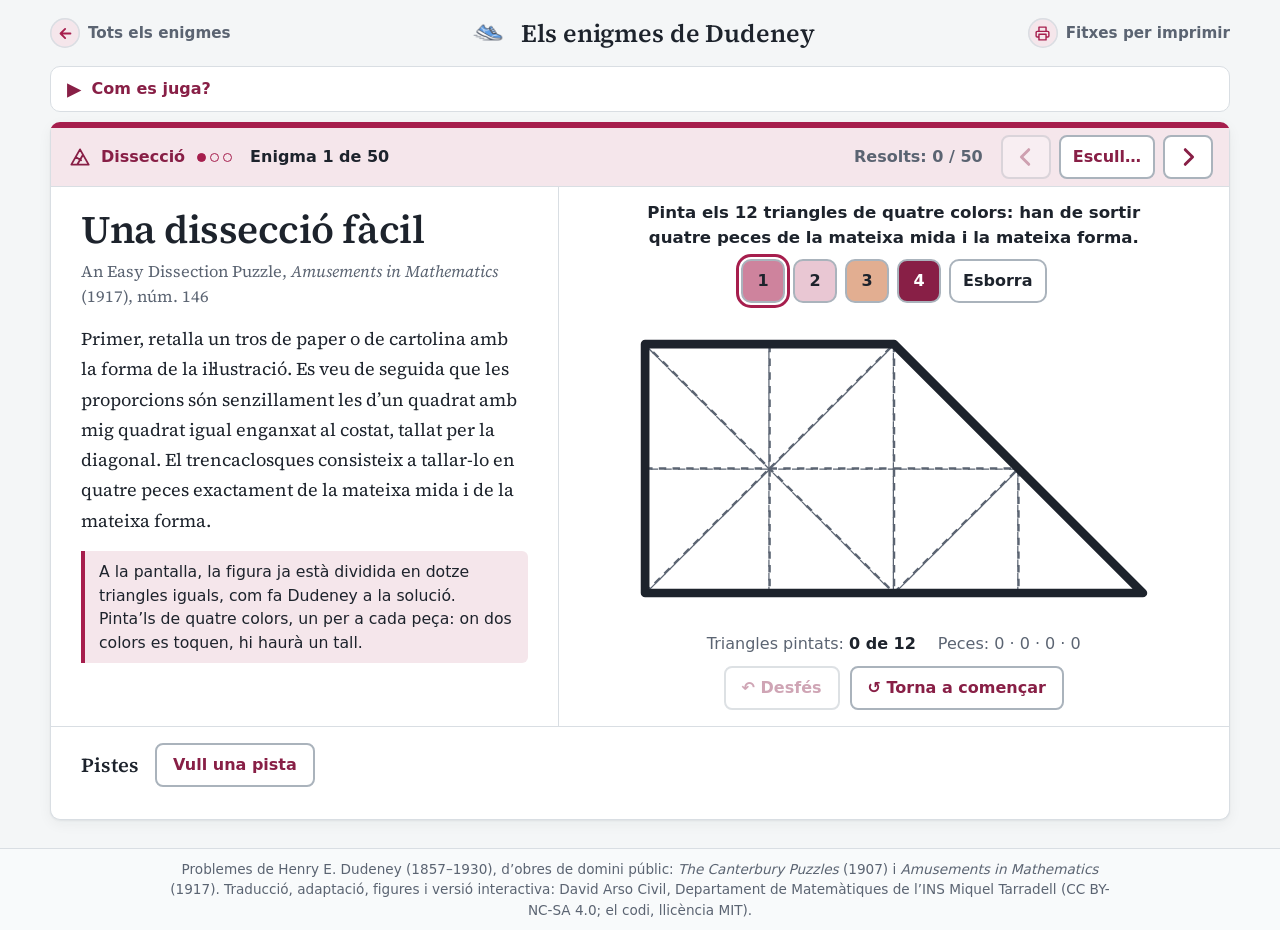
==== commit 02fee335: "Auto-extract uploaded zip" ====
--- a/enigma.html
+++ b/enigma.html
@@ -9,7 +9,7 @@
     <link rel="stylesheet" href="css/fonts.css?v=4b616bd3">
     <link rel="stylesheet" href="css/tokens.css?v=8a20f823">
     <link rel="stylesheet" href="css/dudeney.css?v=ae9e88cb">
-    <link rel="stylesheet" href="css/taulers.css?v=ed6607c9">
+    <link rel="stylesheet" href="css/taulers.css?v=45d68f15">
 </head>
 <body class="pag-enigma">
     <header class="capcalera">
@@ -104,26 +104,26 @@
     <script src="js/comu/cerca.js?v=667de718" defer></script>
     <script src="js/comu/fraccio.js?v=8e60dce4" defer></script>
     <script src="js/disseccio/motor.js?v=282e4630" defer></script>
-    <script src="js/fitxes/motor.js?v=a9085462" defer></script>
+    <script src="js/fitxes/motor.js?v=bf7dff8a" defer></script>
     <script src="js/mesures/motor.js?v=1f2515d5" defer></script>
-    <script src="js/escacs/motor.js?v=167f7a69" defer></script>
+    <script src="js/escacs/motor.js?v=57233627" defer></script>
     <script src="js/camins/motor.js?v=0021907a" defer></script>
     <script src="js/quadrats/motor.js?v=d4fc9fdf" defer></script>
-    <script src="js/aritmetica/motor.js?v=97320894" defer></script>
+    <script src="js/aritmetica/motor.js?v=2faa8530" defer></script>
     <script src="js/disseccio/problemes.js?v=d6471912" defer></script>
-    <script src="js/fitxes/problemes.js?v=561bb20a" defer></script>
+    <script src="js/fitxes/problemes.js?v=47adfeb1" defer></script>
     <script src="js/mesures/problemes.js?v=23ee94a5" defer></script>
-    <script src="js/escacs/problemes.js?v=c3a9a5e4" defer></script>
+    <script src="js/escacs/problemes.js?v=ea96a8ed" defer></script>
     <script src="js/camins/problemes.js?v=45f3b3e1" defer></script>
     <script src="js/quadrats/problemes.js?v=3024698a" defer></script>
-    <script src="js/aritmetica/problemes.js?v=bc6c7c51" defer></script>
+    <script src="js/aritmetica/problemes.js?v=21858737" defer></script>
     <script src="js/disseccio/tauler.js?v=a11196b2" defer></script>
-    <script src="js/fitxes/tauler.js?v=7b2b3500" defer></script>
+    <script src="js/fitxes/tauler.js?v=e861cd72" defer></script>
     <script src="js/mesures/tauler.js?v=633dcafc" defer></script>
-    <script src="js/escacs/tauler.js?v=b092dedd" defer></script>
+    <script src="js/escacs/tauler.js?v=184ef141" defer></script>
     <script src="js/camins/tauler.js?v=e78270bb" defer></script>
     <script src="js/quadrats/tauler.js?v=4cc888d7" defer></script>
-    <script src="js/aritmetica/tauler.js?v=a413fabe" defer></script>
+    <script src="js/aritmetica/tauler.js?v=142b28a9" defer></script>
     <script src="js/enigma.js?v=bf55617f" defer></script>
 </body>
 </html>
--- a/css/taulers.css
+++ b/css/taulers.css
@@ -2683,3 +2683,236 @@
 .fila-diagrames .quadrat-magic.estatic:not(.de4) .cel {
     font-size: 1.25rem;
 }
+
+/* ══════════════════════════════════════════════
+   ENTRADA: s'escriu un nombre (tanda 5: AM 114, CP 114, AM 136, AM 129)
+══════════════════════════════════════════════ */
+.tauler-entrada {
+    display: flex;
+    flex-direction: column;
+    align-items: center;
+    gap: 12px;
+    width: 100%;
+}
+.tauler-entrada .resposta-recompte input {
+    width: 14em;
+    max-width: 70vw;
+}
+.compte-entrada {
+    font-size: 1.15rem;
+    max-width: 100%;
+    overflow-wrap: anywhere;
+}
+.compte-entrada .pista-entrada {
+    font: 0.95rem var(--sans);
+    color: var(--tinta-suau);
+}
+.compte-entrada .nombre-llarg {
+    word-break: break-all;
+}
+.llista-quadrats {
+    list-style: none;
+    margin: 6px 0 0;
+    padding: 0;
+    display: grid;
+    grid-template-columns: repeat(auto-fill, minmax(15em, 1fr));
+    gap: 2px 18px;
+    font: 0.95rem var(--sans);
+    text-align: left;
+}
+.taula-galetes,
+.taula-reduides {
+    border-collapse: collapse;
+    font: 0.95rem var(--sans);
+    margin: 0 auto;
+}
+.taula-galetes th,
+.taula-galetes td,
+.taula-reduides th,
+.taula-reduides td {
+    padding: 3px 8px;
+    border-bottom: 1px solid var(--linia);
+    text-align: right;
+}
+.taula-galetes th:first-child {
+    text-align: left;
+}
+.taula-galetes tr.mati {
+    font-weight: 700;
+}
+.taula-reduides tr.destacada td {
+    font-weight: 700;
+    color: var(--tema-fort);
+}
+.ajuda-reduides {
+    width: 100%;
+    max-width: 560px;
+    font: 0.95rem var(--sans);
+    overflow-x: auto;
+}
+.ajuda-reduides summary {
+    cursor: pointer;
+    font-weight: 600;
+    color: var(--tema-fort);
+}
+.ajuda-reduides .btn-sec {
+    margin: 6px 0;
+}
+.entrada-svg {
+    max-width: 340px;
+}
+.entrada-svg .nombre-figura {
+    font: 700 30px var(--serif);
+    fill: var(--tinta);
+    text-anchor: middle;
+}
+.entrada-svg .signe-figura {
+    font: 700 34px var(--sans);
+    fill: var(--tinta);
+    text-anchor: middle;
+}
+.entrada-svg .signe-figura.petit {
+    font: 600 15px var(--sans);
+}
+.entrada-svg .soldat {
+    fill: var(--tema);
+}
+.entrada-svg .capsa-galetes {
+    fill: var(--fusta);
+    stroke: var(--fusta-vora);
+    stroke-width: 2.5;
+    stroke-linejoin: round;
+}
+.entrada-svg .tapa-galetes {
+    fill: var(--fusta-vora);
+    stroke: var(--fusta-vora);
+    stroke-width: 2.5;
+    stroke-linejoin: round;
+    opacity: 0.35;
+}
+.entrada-svg .galeta {
+    fill: var(--formatge);
+    stroke: var(--formatge-vora);
+    stroke-width: 2;
+}
+.entrada-svg .forat-galeta {
+    fill: var(--formatge-vora);
+}
+
+/* Vuit presos i un quadrat màgic (AM 401): el tauler de blocs amb figura 'pres' */
+.preso-svg .fons-capsa {
+    fill: var(--panell);
+}
+.preso-svg .paret-preso {
+    stroke: var(--fusta-vora);
+    stroke-width: 7;
+    stroke-linecap: round;
+    fill: none;
+}
+.bloc.pres .zona-pres {
+    fill: transparent;
+    stroke: none;
+}
+.bloc.pres .cos-pres {
+    fill: var(--fusta);
+    stroke: var(--tinta);
+    stroke-width: 2.5;
+    stroke-linejoin: round;
+}
+.bloc.pres.pot .cos-pres {
+    stroke: var(--tema);
+    stroke-width: 3.5;
+}
+.bloc.pres:focus-visible .zona-pres {
+    stroke: var(--tema);
+    stroke-width: 4;
+}
+.num-pres {
+    font: 700 28px var(--serif);
+    fill: var(--tinta);
+    text-anchor: middle;
+    dominant-baseline: central;
+}
+.dos-quadrats {
+    display: flex;
+    flex-wrap: wrap;
+    gap: 24px;
+    justify-content: center;
+}
+
+/* El solitari central (AM 227) */
+.solitari-svg {
+    max-width: 520px;
+    touch-action: none;
+}
+.solitari-svg .taulell-sol {
+    fill: var(--fusta);
+    stroke: var(--fusta-vora);
+    stroke-width: 4;
+}
+.solitari-svg .vora-sol {
+    fill: none;
+    stroke: var(--fusta-vora);
+    stroke-width: 2;
+}
+.solitari-svg .linies-sol line {
+    stroke: var(--fusta-vora);
+    stroke-width: 3;
+}
+.forat-sol {
+    cursor: pointer;
+}
+.forat-sol .zona-sol {
+    fill: transparent;
+}
+.forat-sol .clot-sol {
+    fill: var(--panell);
+    stroke: var(--fusta-vora);
+    stroke-width: 2.5;
+}
+.forat-sol .bola-sol {
+    display: none;
+}
+.forat-sol.ple .bola-sol {
+    display: inline;
+}
+.forat-sol .vidre-sol {
+    fill: var(--aigua);
+    stroke: var(--tinta);
+    stroke-width: 2;
+}
+.forat-sol .brill-sol {
+    fill: #fff;
+    opacity: 0.7;
+}
+.forat-sol .num-sol {
+    font: 600 15px var(--sans);
+    fill: var(--tinta);
+    text-anchor: middle;
+    dominant-baseline: central;
+    pointer-events: none;
+}
+.forat-sol.triat .vidre-sol {
+    fill: var(--tema);
+    stroke: var(--tema-fort);
+    stroke-width: 3;
+}
+.forat-sol.triat .num-sol {
+    fill: #fff;
+}
+.forat-sol.desti .clot-sol {
+    stroke: var(--tema);
+    stroke-width: 4;
+    stroke-dasharray: 5 4;
+}
+.forat-sol:focus-visible .clot-sol {
+    stroke: var(--tema);
+    stroke-width: 5;
+}
+.forat-sol.arrossegada .bola-sol {
+    filter: drop-shadow(0 5px 4px rgba(0, 0, 0, 0.3));
+}
+.marques .no-atacada {
+    fill: var(--tinta);
+    pointer-events: none;
+}
